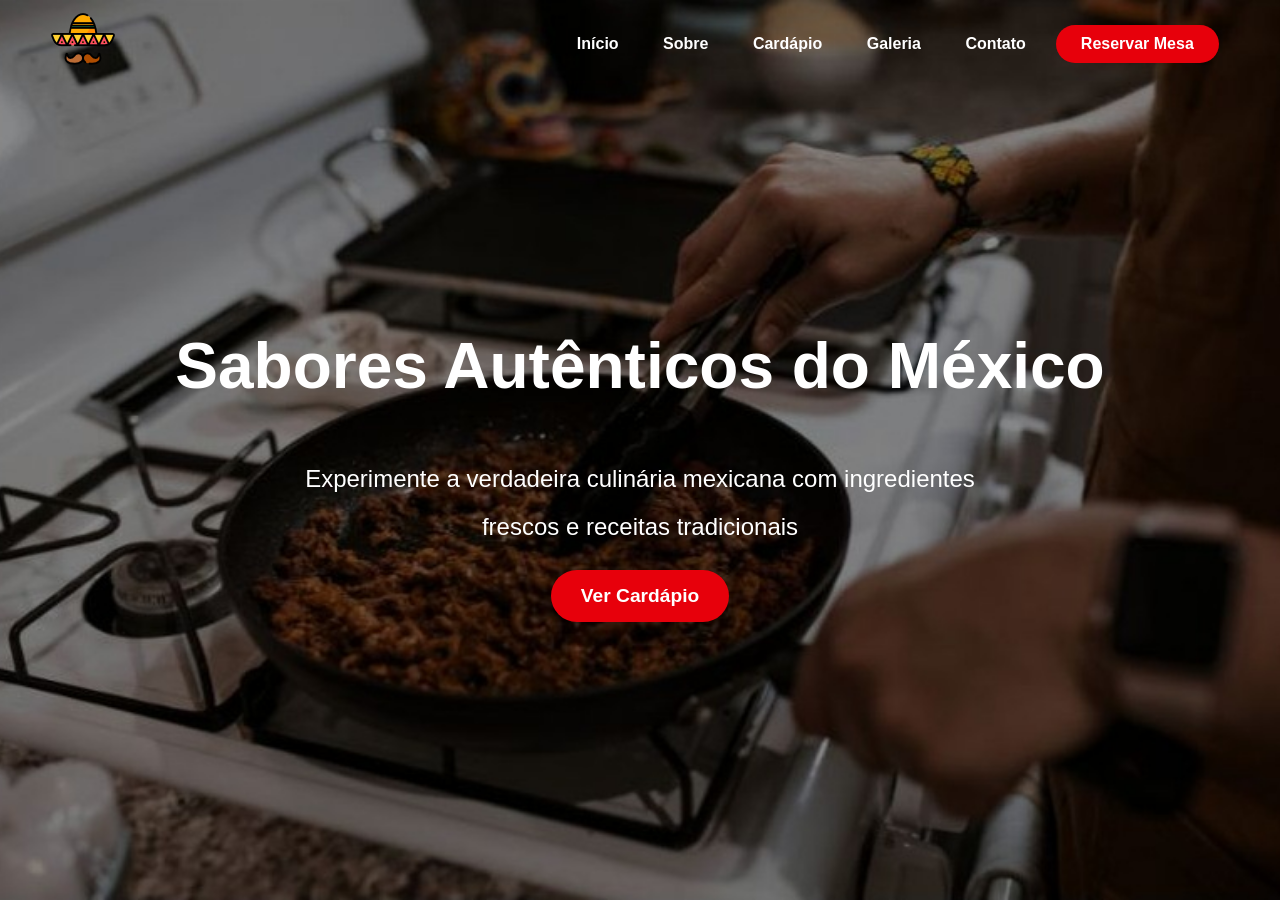
==== index.html @ 1f7485ca "feat: cria seção hero Co-authored-by: Copilot <copilot@github.com>" ====
<!DOCTYPE html>
<html lang="en">
<head>
    <meta charset="UTF-8">
    <meta name="viewport" content="width=device-width, initial-scale=1.0">
    <title>Document</title>

    <link rel="stylesheet" href="./styles/style.css">
</head>
<body>
    <header>
        <div class="interface">
            <section class="logo">
                <img src="./images/logo.png" alt="">
            </section>

            <section class="menu-desktop">
                <nav>
                    <ul>
                        <li><a href="#">Início</a></li>
                        <li><a href="#">Sobre</a></li>
                        <li><a href="#">Cardápio</a></li>
                        <li><a href="#">Galeria</a></li>
                        <li><a href="#">Contato</a></li>
                    </ul>
                </nav>

                <div class="reservation-btn">
                    <a href="#">
                        <button>Reservar Mesa</button>
                    </a>
                </div>
            </section>
        </div>
    </header>

    <section class="hero">
        <div class="interface">
            <div class="txt-hero">
                <h1>Sabores Autênticos do México</h1>
                <p>Experimente a verdadeira culinária mexicana com ingredientes </p>
                
                <p>frescos e receitas tradicionais</p>
                
                
                <a href="#">
                    <button>Ver Cardápio</button>
                </a>
            </div>
        </div>
    </section>
</body>
</html>
---- styles/style.css ----
body{
    padding: 0;
    margin: 0;
    box-sizing: border-box;
    font-family: Arial, Helvetica, sans-serif;
}

.interface{
    max-width: 1240px;
    margin: 0 auto;
    padding: 0 4%;
}

/* Cabeçalho */
header{
    width: 100%;
    padding: 10px 0; /* Tavlez tirar */
    /* background-color: #7b3306; */
    background-color: transparent;
    position: fixed;
    top: 0;
    left: 0;
}

header .interface{
    display: flex;
    justify-content: space-between;
    align-items: center;
}

header .menu-desktop{
    display: flex;
    align-items: center;
}

header .menu-desktop nav ul{
    list-style: none;
}

header .menu-desktop nav ul li{
    display: inline-block;
    margin: 0 20px
}

header .menu-desktop nav ul li a{
    text-decoration: none;
    color:  #fff;
    font-weight: bold;
    display: inline-block;
    transition: .3s;
}

header .menu-desktop nav ul li a:hover{
    transform: scale(1.05);
}

header .menu-desktop .reservation-btn{
    margin: 0 10px;
}

header .menu-desktop .reservation-btn a button{
    padding: 10px 25px;
    background-color: #e7000b;
    border: none;
    cursor: pointer;
    color: #fff;
    border-radius: 30px;
    font-weight: bold;
    font-size: 1rem;
    transition: .4s;
}

header .menu-desktop .reservation-btn a button:hover{
    background-color: #c5000a;
}

/* Estilo seção hero */
.hero{
    height: 100vh;
    background-image: url(../images/hero.jpg);
    background-repeat: no-repeat;
    background-size: cover;
    background-position: center;
}

.hero .interface{
    height: 100%;
    display: flex;
    align-items: center;
    justify-content: center;
    color: #fff;
}

.hero .txt-hero{
    display: flex;
    align-items: center;
    flex-direction: column;
}

.hero .txt-hero h1{
    font-size: 4em;
    line-height: 70px;
    font-weight: 800;
}

.hero .txt-hero p{
    font-size: 1.5em;
    line-height: 0px;
}

.hero .txt-hero p span{
    display: block;
}

.hero .txt-hero a button{
    padding: 15px 30px;
    background-color: #e7000b;
    border: none;
    margin-top: 1em;
    cursor: pointer;
    color: #fff;
    border-radius: 30px;
    font-weight: bold;
    font-size: 1.2rem;
    transition: .4s;
}

.hero .txt-hero a button:hover{
    background-color: #c5000a;
}
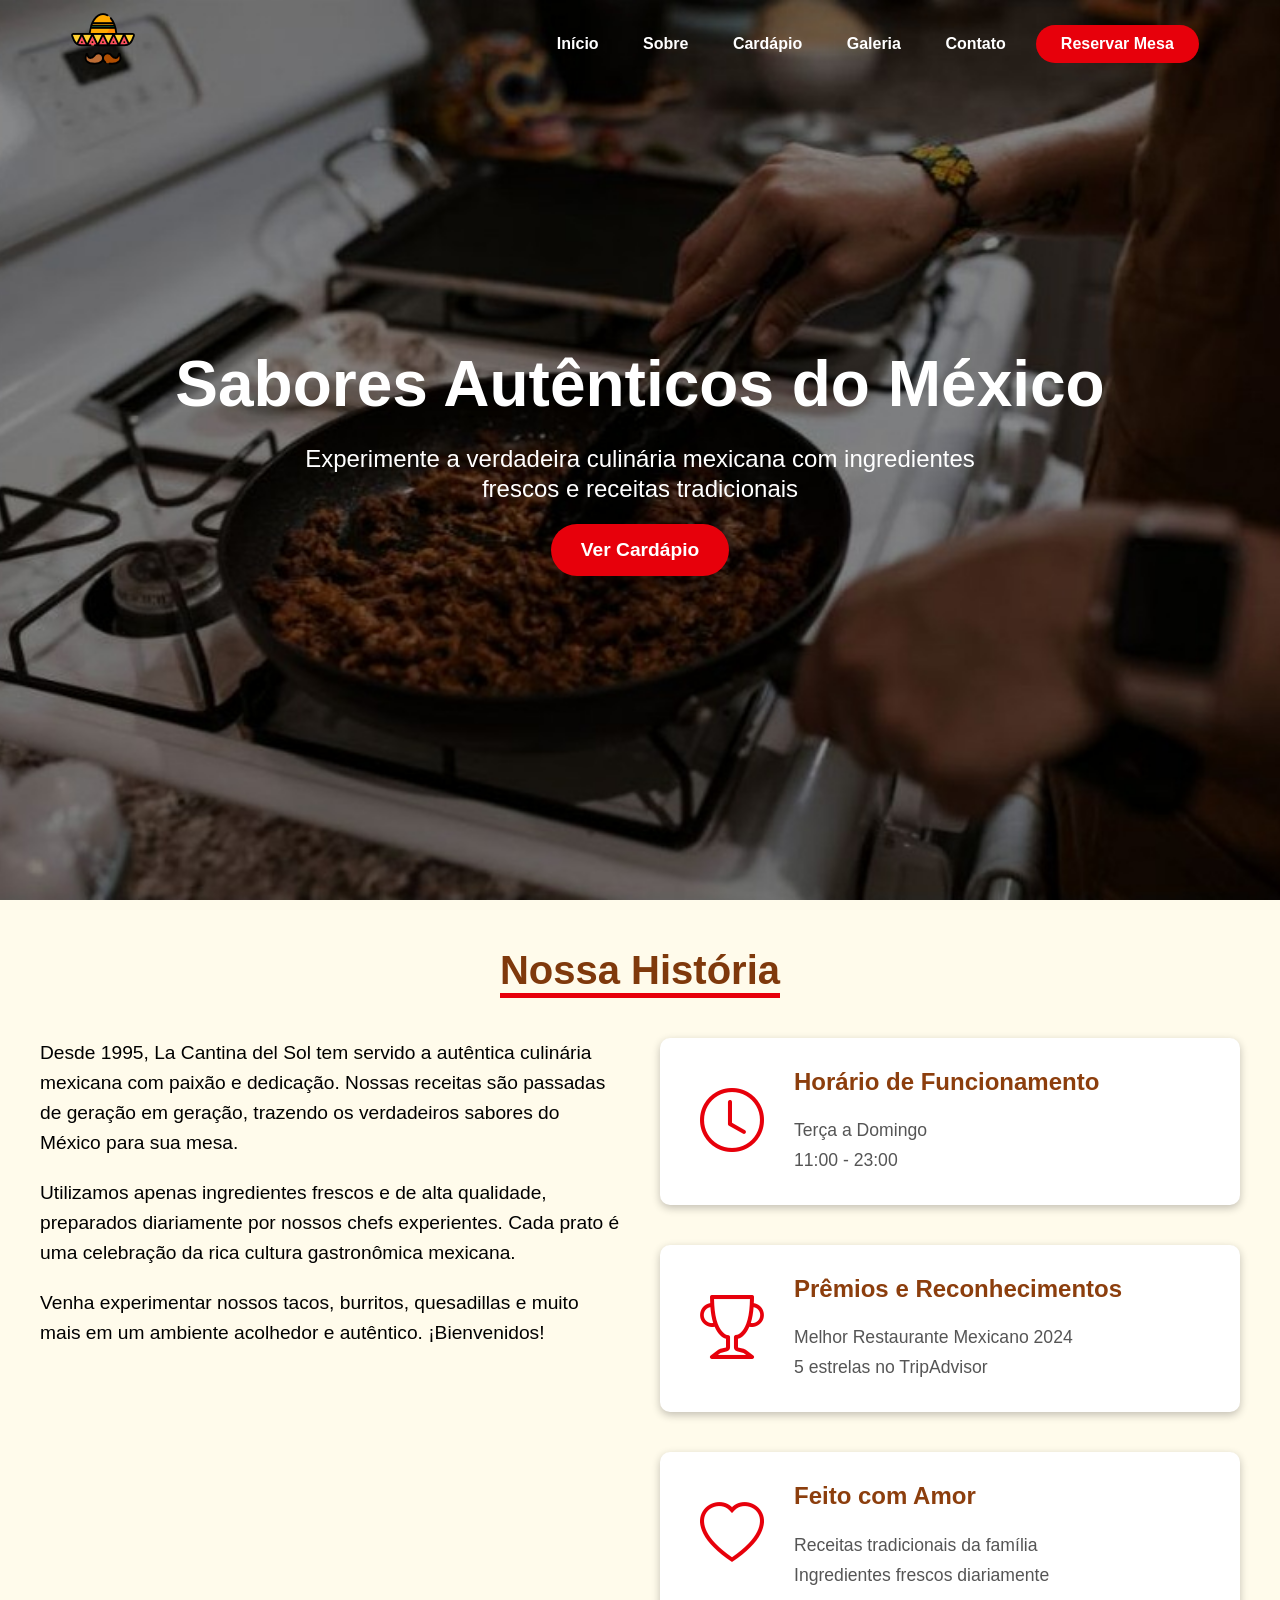
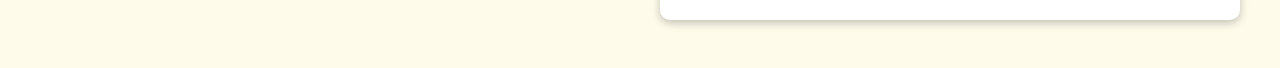
==== commit 58a415f4: "feat: cria seção sobre o restaurante Co-authored-by: Copilot <copilot@github.com>" ====
--- a/index.html
+++ b/index.html
@@ -1,12 +1,15 @@
 <!DOCTYPE html>
 <html lang="en">
+
 <head>
     <meta charset="UTF-8">
     <meta name="viewport" content="width=device-width, initial-scale=1.0">
     <title>Document</title>
 
+    <link rel="stylesheet" href="https://cdn.jsdelivr.net/npm/bootstrap-icons@1.13.1/font/bootstrap-icons.min.css">
     <link rel="stylesheet" href="./styles/style.css">
 </head>
+
 <body>
     <header>
         <div class="interface">
@@ -38,16 +41,83 @@
         <div class="interface">
             <div class="txt-hero">
                 <h1>Sabores Autênticos do México</h1>
+
                 <p>Experimente a verdadeira culinária mexicana com ingredientes </p>
-                
+
                 <p>frescos e receitas tradicionais</p>
-                
-                
+
                 <a href="#">
                     <button>Ver Cardápio</button>
                 </a>
             </div>
         </div>
     </section>
+
+    <section class="about">
+        <div class="interface">
+            <div class="title-about">
+                <h2>
+                    Nossa História
+                    <div class="red-line"></div>
+                </h2>
+            </div>
+
+            <div class="history-container">
+                <div class="txt-history">
+                    <p>
+                        Desde 1995, La Cantina del Sol tem servido a autêntica culinária mexicana com paixão e
+                        dedicação. Nossas
+                        receitas são passadas de geração em geração, trazendo os verdadeiros sabores do México para sua
+                        mesa.
+                    </p>
+                    <p>
+                        Utilizamos apenas ingredientes frescos e de alta qualidade, preparados diariamente por nossos
+                        chefs
+                        experientes. Cada prato é uma celebração da rica cultura gastronômica mexicana.
+                    </p>
+                    <p>
+                        Venha experimentar nossos tacos, burritos, quesadillas e muito mais em um ambiente acolhedor e
+                        autêntico. ¡Bienvenidos!
+                    </p>
+                </div>
+
+                <div class="detail-items">
+                    <article class="item-container">
+                        <div class="icon-about">
+                            <i class="bi bi-clock"></i>
+                        </div>
+
+                        <div class="txt-card">
+                            <h3>Horário de Funcionamento</h3>
+                            <p>Terça a Domingo <span>11:00 - 23:00</span></p>
+                        </div>
+                    </article>
+
+                    <article class="item-container">
+                        <div class="icon-about">
+                            <i class="bi bi-trophy"></i>
+                        </div>
+
+                        <div class="txt-card">
+                            <h3>Prêmios e Reconhecimentos</h3>
+                            <p>Melhor Restaurante Mexicano 2024 <span>5 estrelas no TripAdvisor</span></p>
+                        </div>
+                    </article>
+
+                    <article class="item-container">
+                        <div class="icon-about">
+                            <i class="bi bi-heart"></i>
+                        </div>
+
+                        <div class="txt-card">
+                            <h3>Feito com Amor</h3>
+                            <p>Receitas tradicionais da família <span>Ingredientes frescos diariamente</span></p>
+                        </div>
+                    </article>
+                </div>
+            </div>
+        </div>
+    </section>
 </body>
+
 </html>
--- a/styles/style.css
+++ b/styles/style.css
@@ -1,8 +1,12 @@
-body{
+*{
     padding: 0;
     margin: 0;
     box-sizing: border-box;
     font-family: Arial, Helvetica, sans-serif;
+}
+
+body{
+    background-color: #fffbeb;
 }
 
 .interface{
@@ -99,13 +103,13 @@
 
 .hero .txt-hero h1{
     font-size: 4em;
-    line-height: 70px;
+    line-height: 120px;
     font-weight: 800;
 }
 
 .hero .txt-hero p{
     font-size: 1.5em;
-    line-height: 0px;
+    line-height: 30px;
 }
 
 .hero .txt-hero p span{
@@ -127,4 +131,87 @@
 
 .hero .txt-hero a button:hover{
     background-color: #c5000a;
+}
+
+/* Estilo seção about */
+.about .interface{
+    padding: 3rem 0;
+}
+
+.about .title-about{
+    width: 100%;
+    display: grid;
+    justify-content: center;
+}
+
+.about .title-about h2{
+    font-size: 2.5em;
+    color: #7f390c
+}
+
+.about .title-about .red-line{
+    width: 100%;
+    height: 5px;
+    background-color: #e7000b;
+}
+
+.about .history-container{
+    display: flex;
+    margin-top: 40px;
+}
+
+.about .history-container .txt-history{
+    width: 50%;
+    padding: 0 20px;
+    display: flex;
+    flex-direction: column;
+    gap: 20px; 
+    font-size: 1.2em;
+    line-height: 30px;
+    position: sticky;
+    height: fit-content;
+    top: 100px;
+}
+
+.about .history-container .detail-items{
+    width: 50%;
+    padding: 0 20px;
+    display: flex;
+    flex-direction: column;
+    gap: 40px;
+}
+
+.history-container .detail-items .item-container{
+    background-color: #fff;
+    padding: 30px;
+    display: flex;
+    box-shadow: rgba(0, 0, 0, 0.24) 0px 3px 8px;
+    border-radius: 10px;
+}
+
+.item-container .icon-about{
+    display: flex;
+    align-items: center;
+    margin: 0 30px 0 10px;
+}
+
+.item-container .icon-about i{
+    font-size: 4em;
+    color: #e7000b;
+}
+
+.item-container .txt-card h3{
+    font-size: 1.5em;
+    color: #8c3e0d;
+    margin-bottom: 0.8em;
+}
+
+.item-container .txt-card p{
+    font-size: 1.1em;
+    color: #555;
+    line-height: 30px;
+}
+
+.item-container .txt-card p span{
+    display: block;
 }
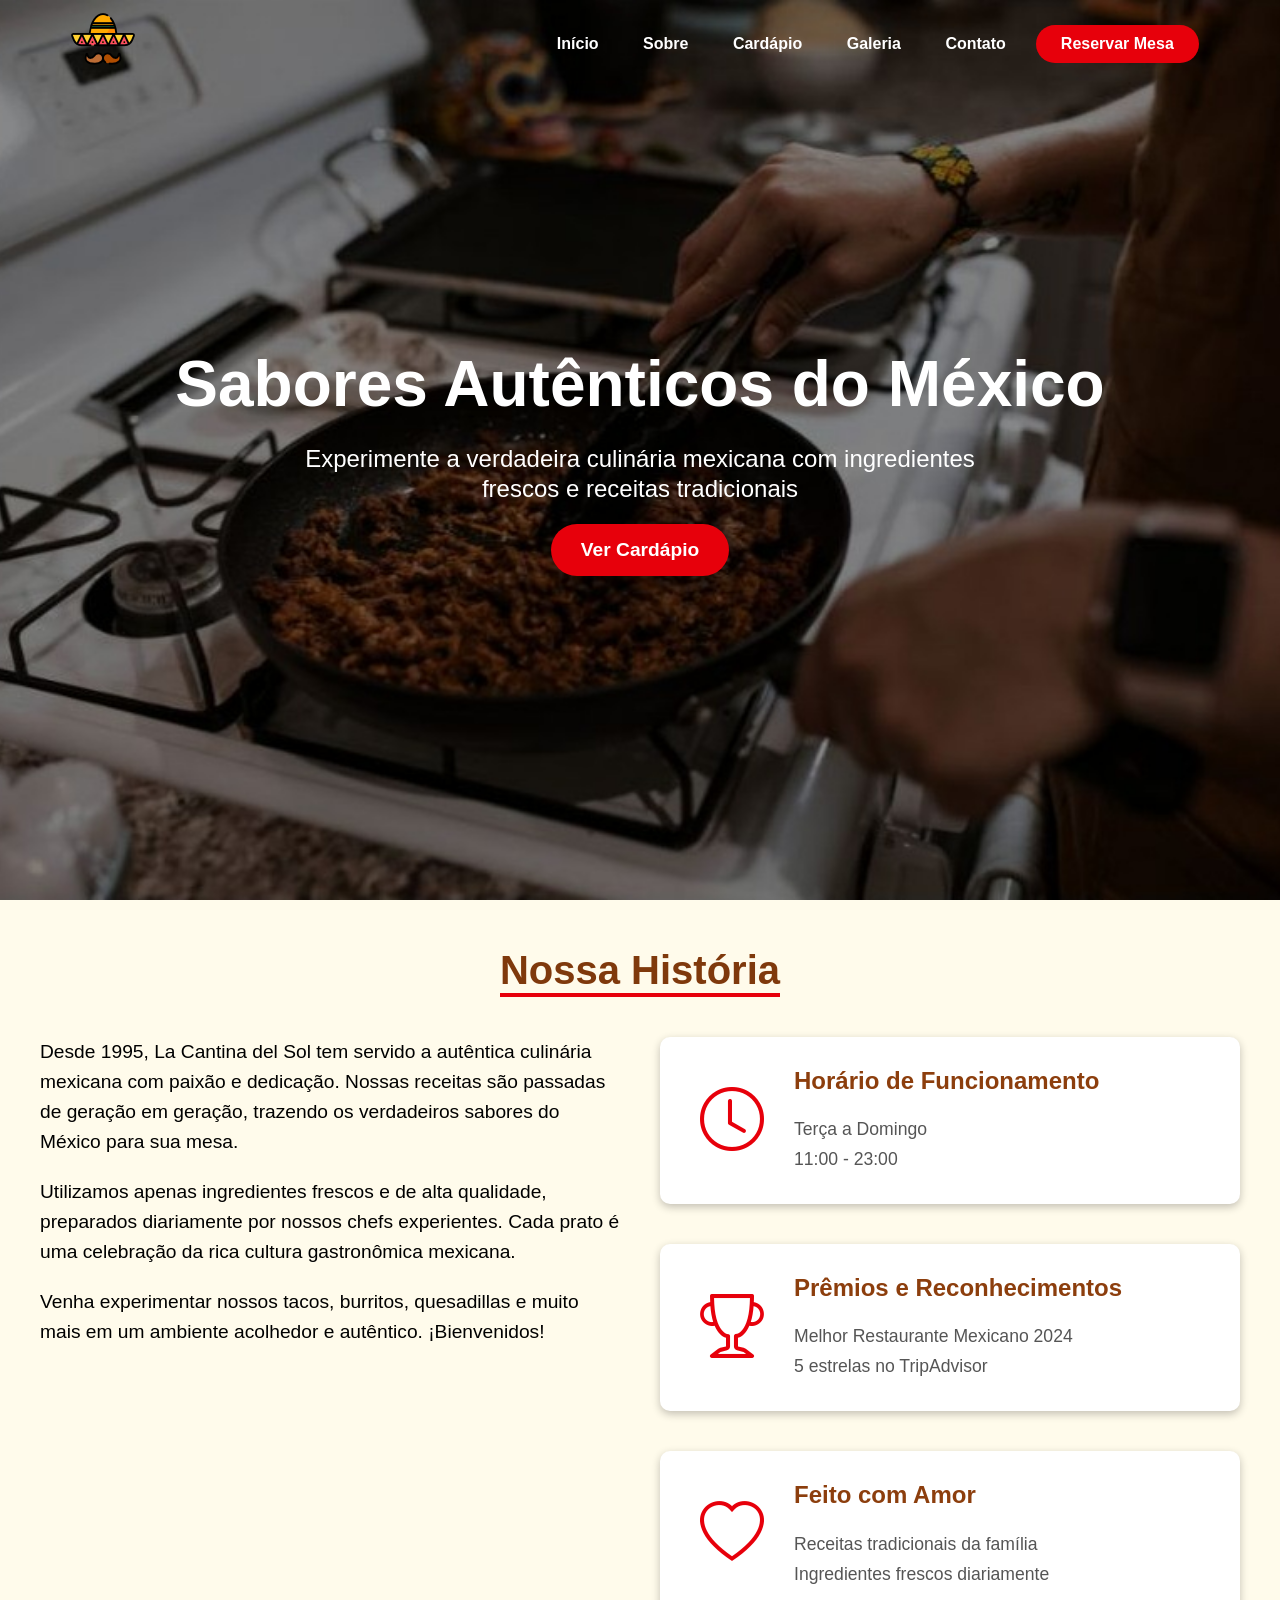
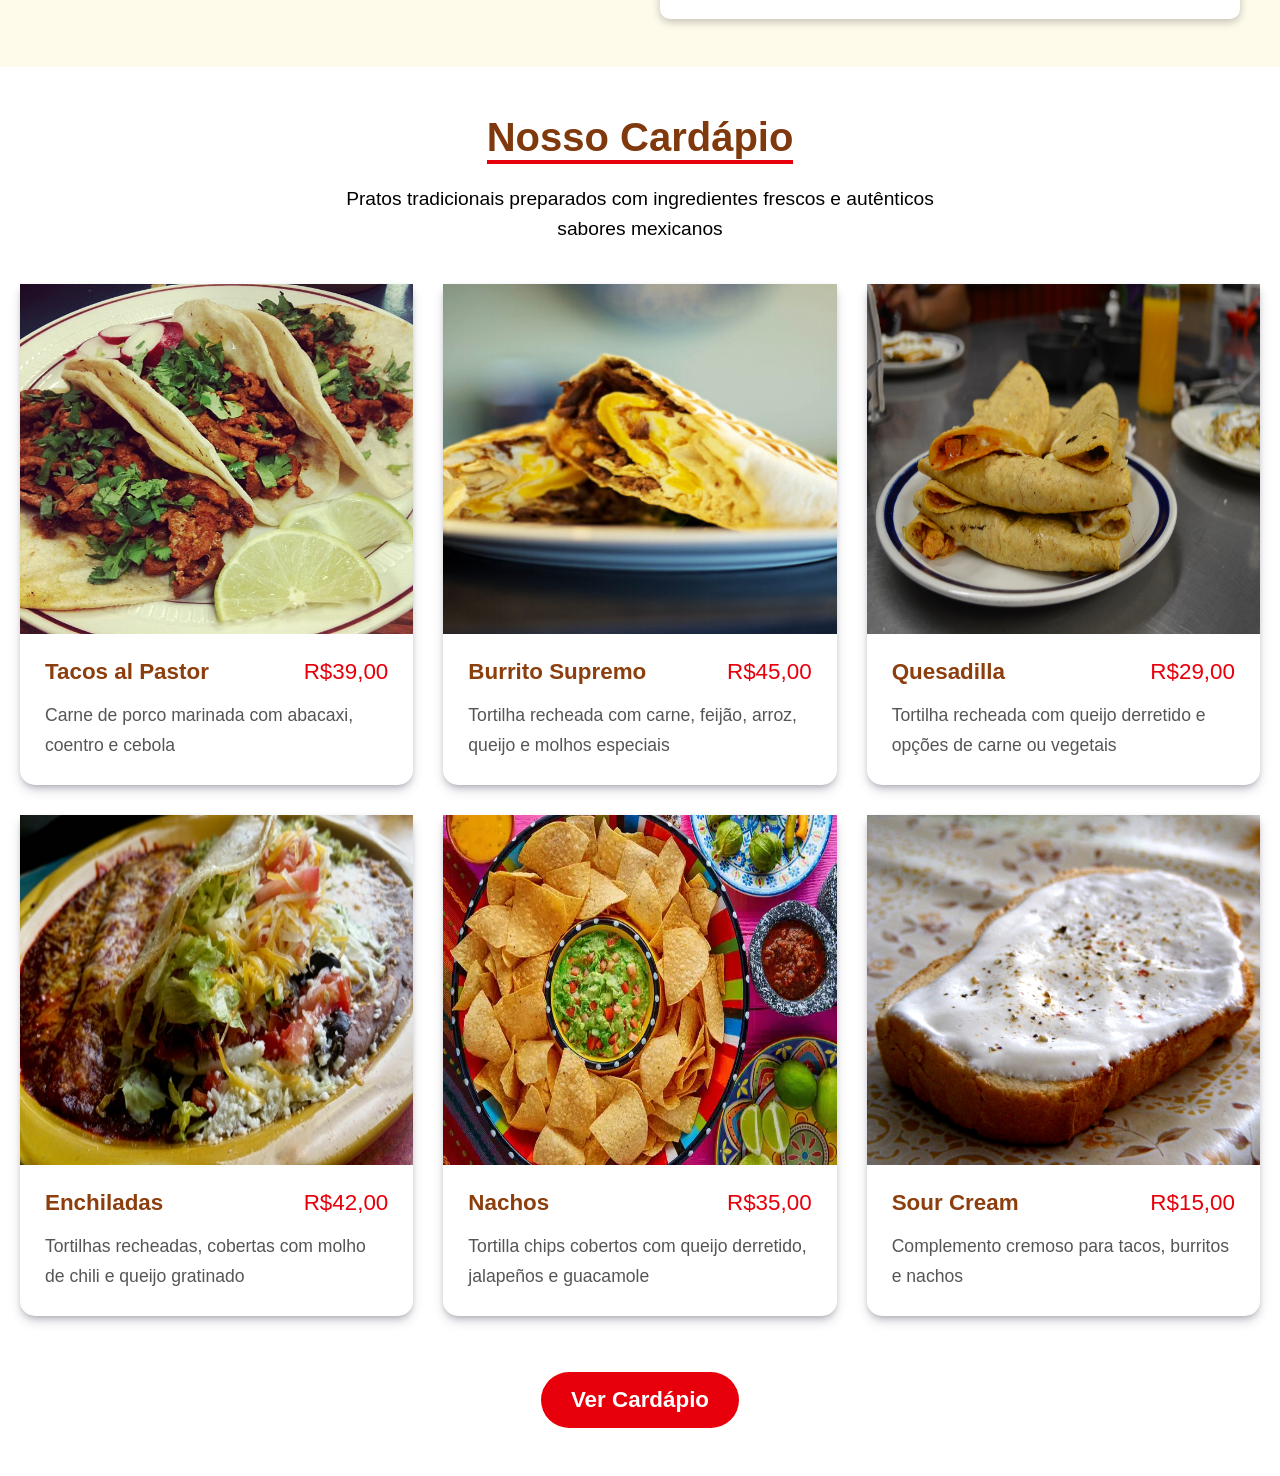
==== commit c2294a89: "feat: cria seção de cardápio Co-authored-by: Copilot <copilot@github.com>" ====
--- a/index.html
+++ b/index.html
@@ -118,6 +118,123 @@
             </div>
         </div>
     </section>
+
+    <section class="our-menu">
+        <div class="interface">
+            <div class="title-menu">
+                <h2> Nosso Cardápio </h2>
+                <div class="red-line"></div>
+            </div>
+
+            <p>Pratos tradicionais preparados com ingredientes frescos e autênticos <span>sabores mexicanos</span></p>
+
+            <div class="food-container">
+                <article class="food-card">
+                    <div class="img-food">
+                        <img src="./images/tacos_al_pastor.jpg" alt="Tacos al Pastor">
+                    </div>
+
+                    <div class="txt-food">
+                        <div class="info">
+                            <span class="food-name">Tacos al Pastor</span>
+                            <span class="food-price">R$39,00</span>
+                        </div>
+
+                        <div class="description">
+                            <span>Carne de porco marinada com abacaxi, coentro e cebola</span>
+                        </div>
+                    </div>
+                </article>
+
+                <article class="food-card">
+                    <div class="img-food">
+                        <img src="./images/burrito_supremo.jpg" alt="Burrito Supremo">
+                    </div>
+
+                    <div class="txt-food">
+                        <div class="info">
+                            <span class="food-name">Burrito Supremo</span>
+                            <span class="food-price">R$45,00</span>
+                        </div>
+
+                        <div class="description">
+                            <span>Tortilha recheada com carne, feijão, arroz, queijo e molhos especiais</span>
+                        </div>
+                    </div>
+                </article>
+
+                <article class="food-card">
+                    <div class="img-food">
+                        <img src="./images/quesadilla.jpg" alt="Quesadilla">
+                    </div>
+
+                    <div class="txt-food">
+                        <div class="info">
+                            <span class="food-name">Quesadilla</span>
+                            <span class="food-price">R$29,00</span>
+                        </div>
+
+                        <div class="description">
+                            <span>Tortilha recheada com queijo derretido e opções de carne ou vegetais</span>
+                        </div>
+                    </div>
+                </article>
+
+                <article class="food-card">
+                    <div class="img-food">
+                        <img src="./images/enchilada.jpg" alt="Enchiladas">
+                    </div>
+
+                    <div class="txt-food">
+                        <div class="info">
+                            <span class="food-name">Enchiladas</span>
+                            <span class="food-price">R$42,00</span>
+                        </div>
+
+                        <div class="description">
+                            <span>Tortilhas recheadas, cobertas com molho de chili e queijo gratinado</span>
+                        </div>
+                    </div>
+                </article>
+                <article class="food-card">
+                    <div class="img-food">
+                        <img src="./images/nachos.webp" alt="nachos">
+                    </div>
+
+                    <div class="txt-food">
+                        <div class="info">
+                            <span class="food-name">Nachos</span>
+                            <span class="food-price">R$35,00</span>
+                        </div>
+
+                        <div class="description">
+                            <span>Tortilla chips cobertos com queijo derretido, jalapeños e guacamole</span>
+                        </div>
+                </article>
+                <article class="food-card">
+                    <div class="img-food">
+                        <img src="./images/sour_cream.jpg" alt="creme azedo">
+                    </div>
+
+                    <div class="txt-food">
+                        <div class="info">
+                            <span class="food-name">Sour Cream</span>
+                            <span class="food-price">R$15,00</span>
+                        </div>
+
+                        <div class="description">
+                            <span>Complemento cremoso para tacos, burritos e nachos</span>
+                        </div>
+                </article>
+            </div>
+
+            <div class="menu-wrapper">
+                <a href="#">
+                    <button class="teste">Ver Cardápio</button>
+                </a>
+            </div>
+        </div>
+    </section>
 </body>
 
 </html>
--- a/styles/style.css
+++ b/styles/style.css
@@ -13,6 +13,24 @@
     max-width: 1240px;
     margin: 0 auto;
     padding: 0 4%;
+}
+
+/* Estilos globais */
+.title-about, .title-menu{
+    width: 100%;
+    display: grid;
+    justify-content: center;
+}
+
+.title-about h2, .title-menu h2{
+    font-size: 2.5em;
+    color: #7f390c;
+}
+
+.title-about .red-line, .title-menu .red-line{
+    width: 100%;
+    height: 4px;
+    background-color: #e7000b;
 }
 
 /* Cabeçalho */
@@ -138,23 +156,6 @@
     padding: 3rem 0;
 }
 
-.about .title-about{
-    width: 100%;
-    display: grid;
-    justify-content: center;
-}
-
-.about .title-about h2{
-    font-size: 2.5em;
-    color: #7f390c
-}
-
-.about .title-about .red-line{
-    width: 100%;
-    height: 5px;
-    background-color: #e7000b;
-}
-
 .about .history-container{
     display: flex;
     margin-top: 40px;
@@ -214,4 +215,111 @@
 
 .item-container .txt-card p span{
     display: block;
-}+}
+
+/* Estilo seção our-menu */
+.our-menu{
+    background-color: #fff;
+}
+
+.our-menu .interface{
+    padding: 3rem 0;
+}
+
+.our-menu p{
+    font-size: 1.2em;
+    line-height: 30px;
+    margin-top: 20px;
+    text-align: center;
+}
+
+.our-menu p span{
+    display: block;
+}
+
+.our-menu .food-container{
+    margin-top: 40px;
+    display: grid;
+    /* grid-template-columns: repeat(auto-fit, minmax(300px, 1fr)); */
+    grid-template-columns: repeat(3, 1fr);
+    gap: 30px;
+}
+
+.our-menu .food-container .food-card{
+    background-color: #fff;
+    border-radius: 0 0 15px 15px;
+    display: flex;
+    flex-direction: column;
+    
+    box-shadow: rgba(50, 50, 93, 0.25) 0px 6px 12px -2px, rgba(0, 0, 0, 0.3) 0px 3px 7px -3px;;
+    transition: all 0.3s ease;
+}
+
+.our-menu .food-container .food-card:hover{
+    transform: scale(1.04);
+    box-shadow: rgba(17, 17, 26, 0.1) 0px 8px 24px, rgba(17, 17, 26, 0.1) 0px 16px 56px, rgba(17, 17, 26, 0.1) 0px 24px 80px;
+}
+
+.food-card .img-food{
+    height: 350px;
+    background-repeat: no-repeat;
+    /* background-size: cover; */
+    object-fit: cover;
+}
+
+.food-card .img-food img{
+    width: 100%;
+    height: 100%;
+}
+
+.food-card .txt-food{
+    padding: 25px;
+}
+
+.food-card .txt-food .info{
+    display: flex;
+    justify-content: space-between;
+    align-items: center;
+    margin-bottom: 15px;
+    font-size: 1.4em;
+}
+
+.txt-food .info .food-name{
+    color: #8c3e0d;
+    font-weight: bold;
+}
+
+.txt-food .info .food-price{
+    color:#e7000b;
+}
+
+.food-card .txt-food .description{
+    font-size: 1.1em;
+    line-height: 30px;
+    color: #555;
+}
+
+.our-menu .menu-wrapper{
+    width: 100%;
+    display: flex;
+    justify-content: center;
+    margin-top: 3.5em;
+}
+
+.our-menu .menu-wrapper a button{
+    padding: 15px 30px;
+    background-color: #e7000b;
+    border: none;
+    cursor: pointer;
+    color: #fff;
+    border-radius: 30px;
+    font-weight: bold;
+    font-size: 1.4rem;
+    transition: .4s;
+}
+
+.our-menu .menu-wrapper a button:hover{
+    background-color: #c5000a;
+    transform: scale(1.02);
+}
+
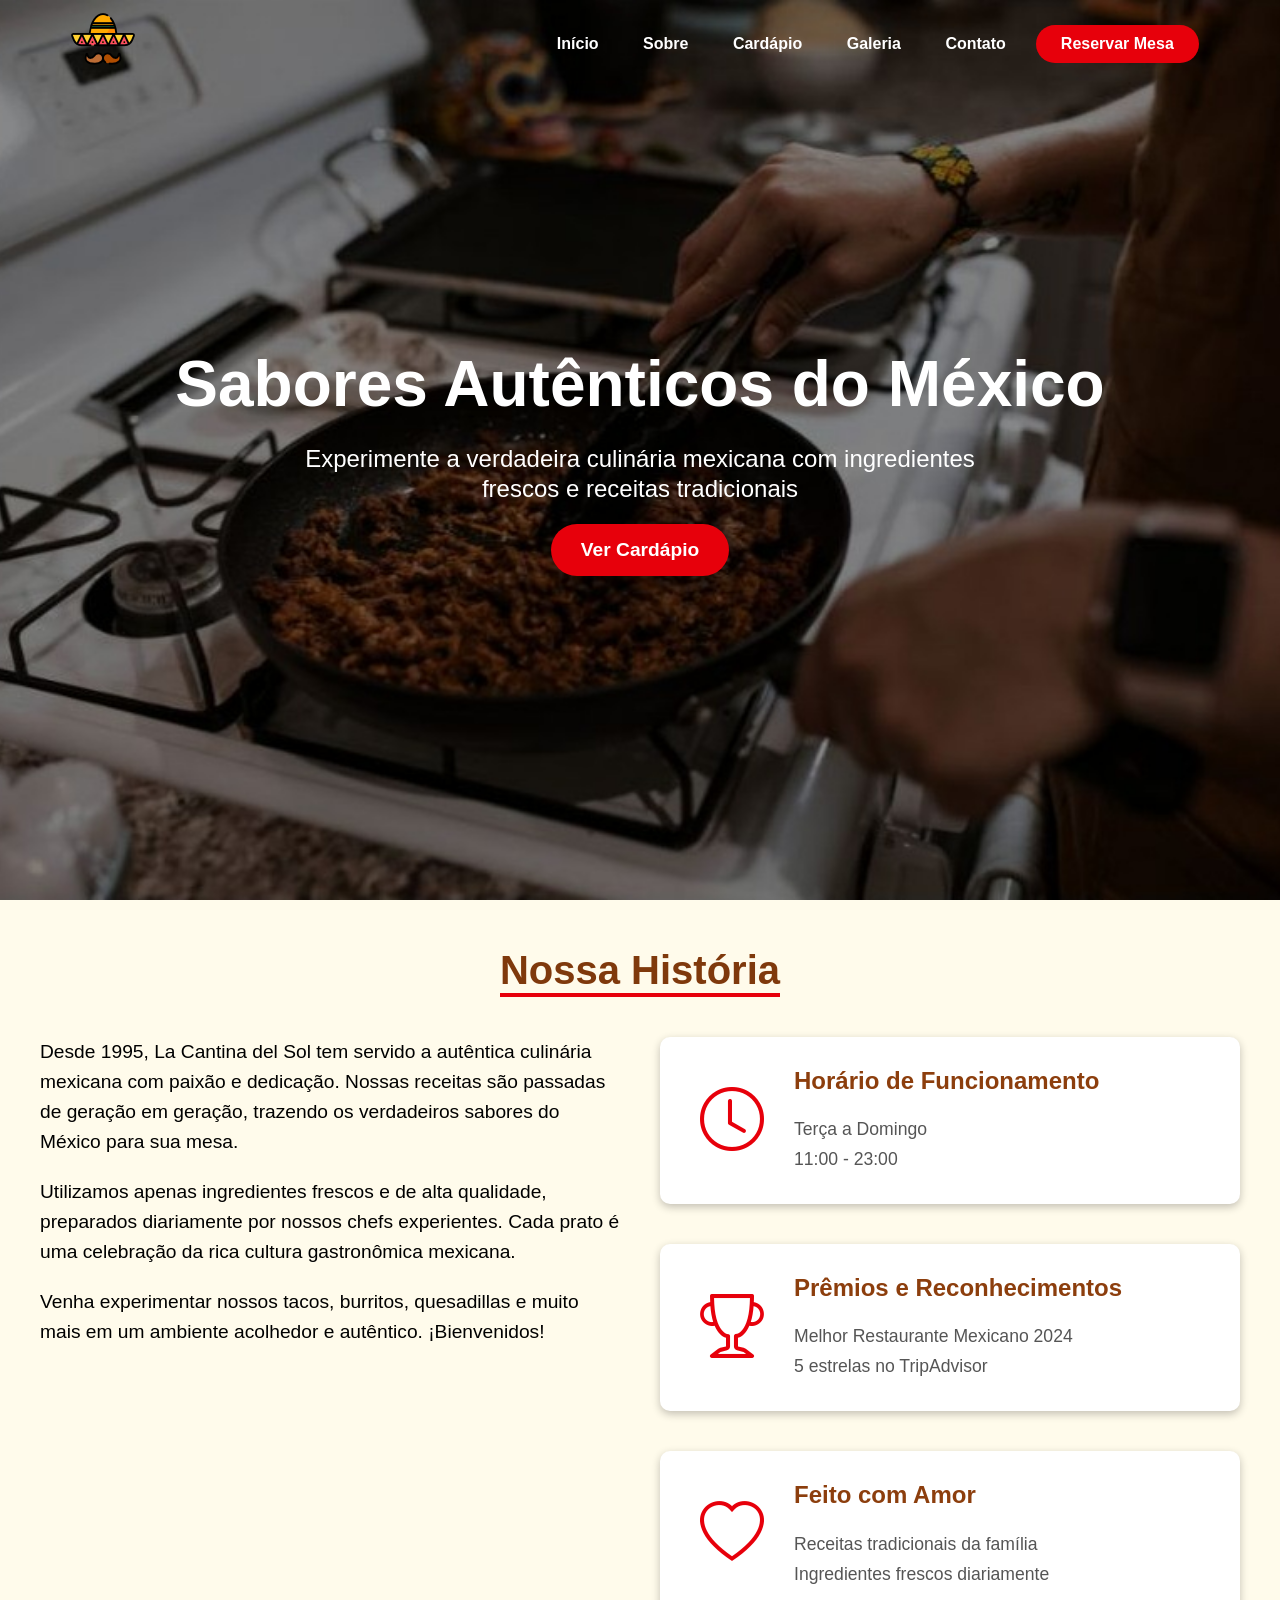
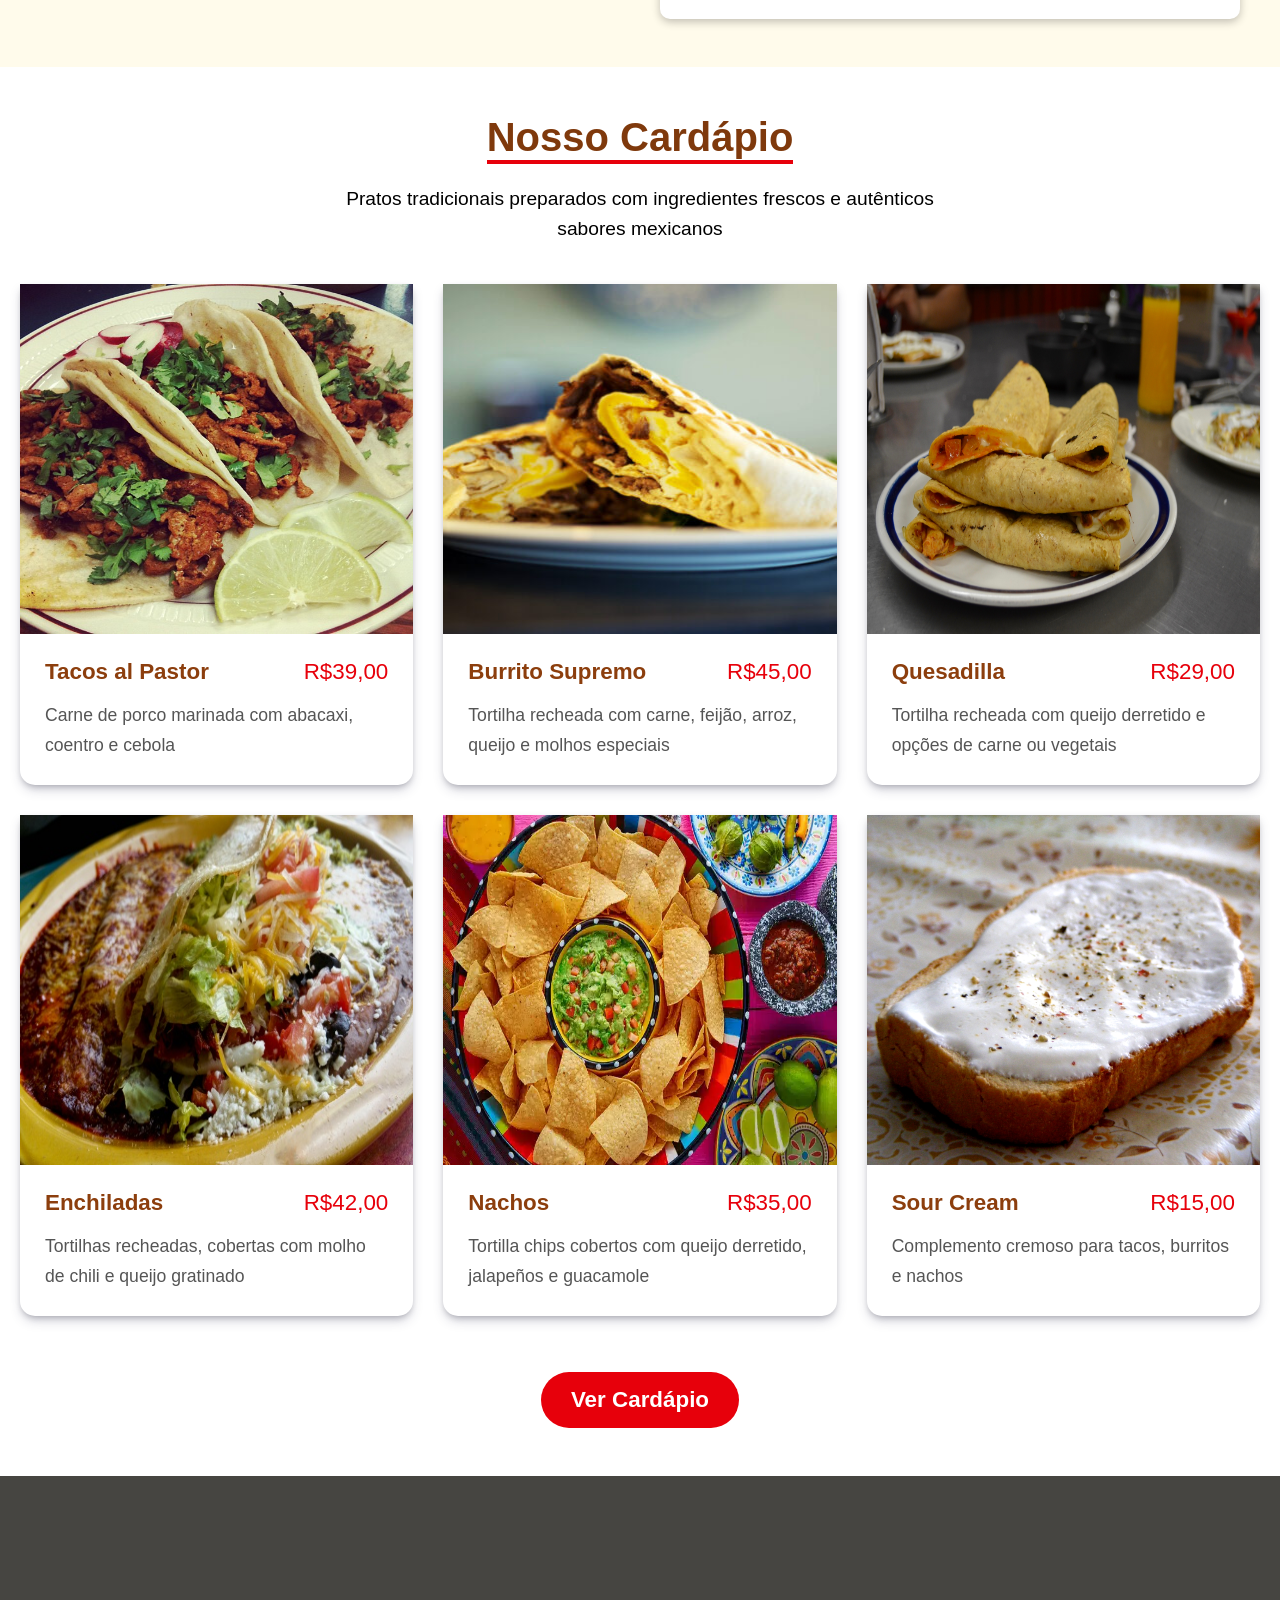
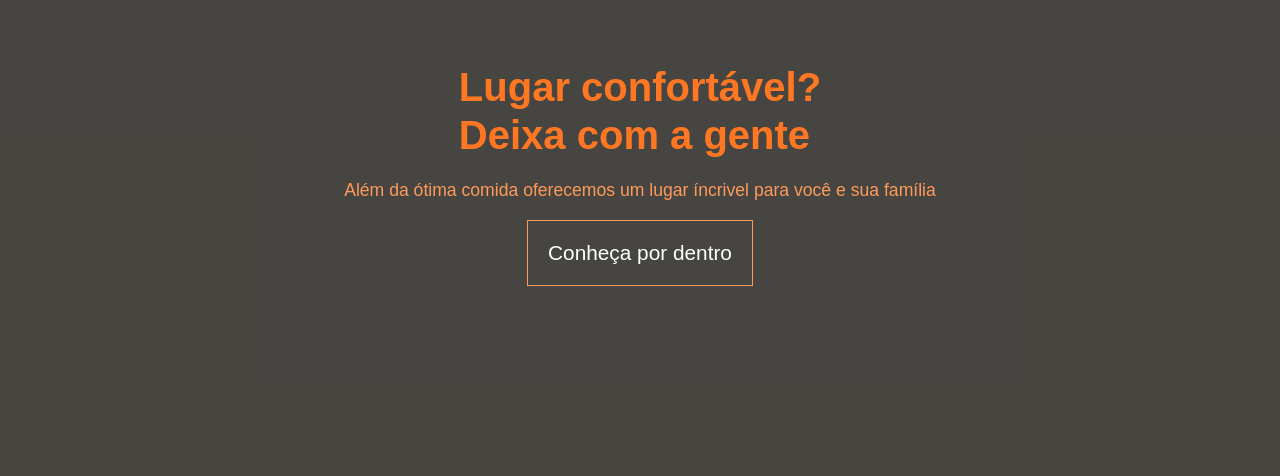
==== commit ec34e8f6: "feat: cria efeito parallax" ====
--- a/index.html
+++ b/index.html
@@ -235,6 +235,18 @@
             </div>
         </div>
     </section>
+
+    <section class="restaurant">
+        <div class="interface">
+            <h2>Lugar confortável? <span>Deixa com a gente</span></h2>
+            <p>Além da ótima comida oferecemos um lugar íncrivel para você e sua família</p>
+            <a href="#">
+                <button>Conheça por dentro</button>
+            </a>
+        </div>
+
+        <div class="overlay"></div>
+    </section>
 </body>
 
 </html>
--- a/styles/style.css
+++ b/styles/style.css
@@ -252,7 +252,7 @@
     flex-direction: column;
     
     box-shadow: rgba(50, 50, 93, 0.25) 0px 6px 12px -2px, rgba(0, 0, 0, 0.3) 0px 3px 7px -3px;;
-    transition: all 0.3s ease;
+    transition: all 0.5s ease;
 }
 
 .our-menu .food-container .food-card:hover{
@@ -323,3 +323,65 @@
     transform: scale(1.02);
 }
 
+/* Estilo da seção restaurante */
+.restaurant{
+    height: 600px;
+
+    background-image: url(../images/restaurant.jpeg);
+    background-position: center;
+    background-size: cover;
+    background-repeat: no-repeat;
+    background-attachment: fixed;
+
+    position: relative;
+}
+
+.restaurant .interface{
+    display: flex;
+    flex-direction: column;
+    align-items: center;
+    justify-content: center;
+    height: 100%;
+    z-index: 2;
+    position: relative;
+}
+
+.restaurant h2{
+    font-size: 2.5em;
+    color: #ff7723;
+}
+
+.restaurant h2 span{
+    display: block;
+    line-height: 50px;
+}
+
+.restaurant p{
+    color: #ff995a;
+    font-size: 1.1em;
+    line-height: 60px;
+}
+
+.restaurant a button{
+    border: 1px solid #ff995a;
+    background-color: transparent;
+    color: #fff;
+    padding: 20px;
+    font-size: 1.3em;
+    transition: .5s;
+    cursor: pointer;
+}
+
+.restaurant a button:hover{
+    background-color: #ff995a;
+}
+
+.restaurant .overlay{
+    width: 100%;
+    height: 100%;
+    top: 0;
+    left: 0;
+    position: absolute;
+    background-color: #000000b9;
+    z-index: 1;
+}
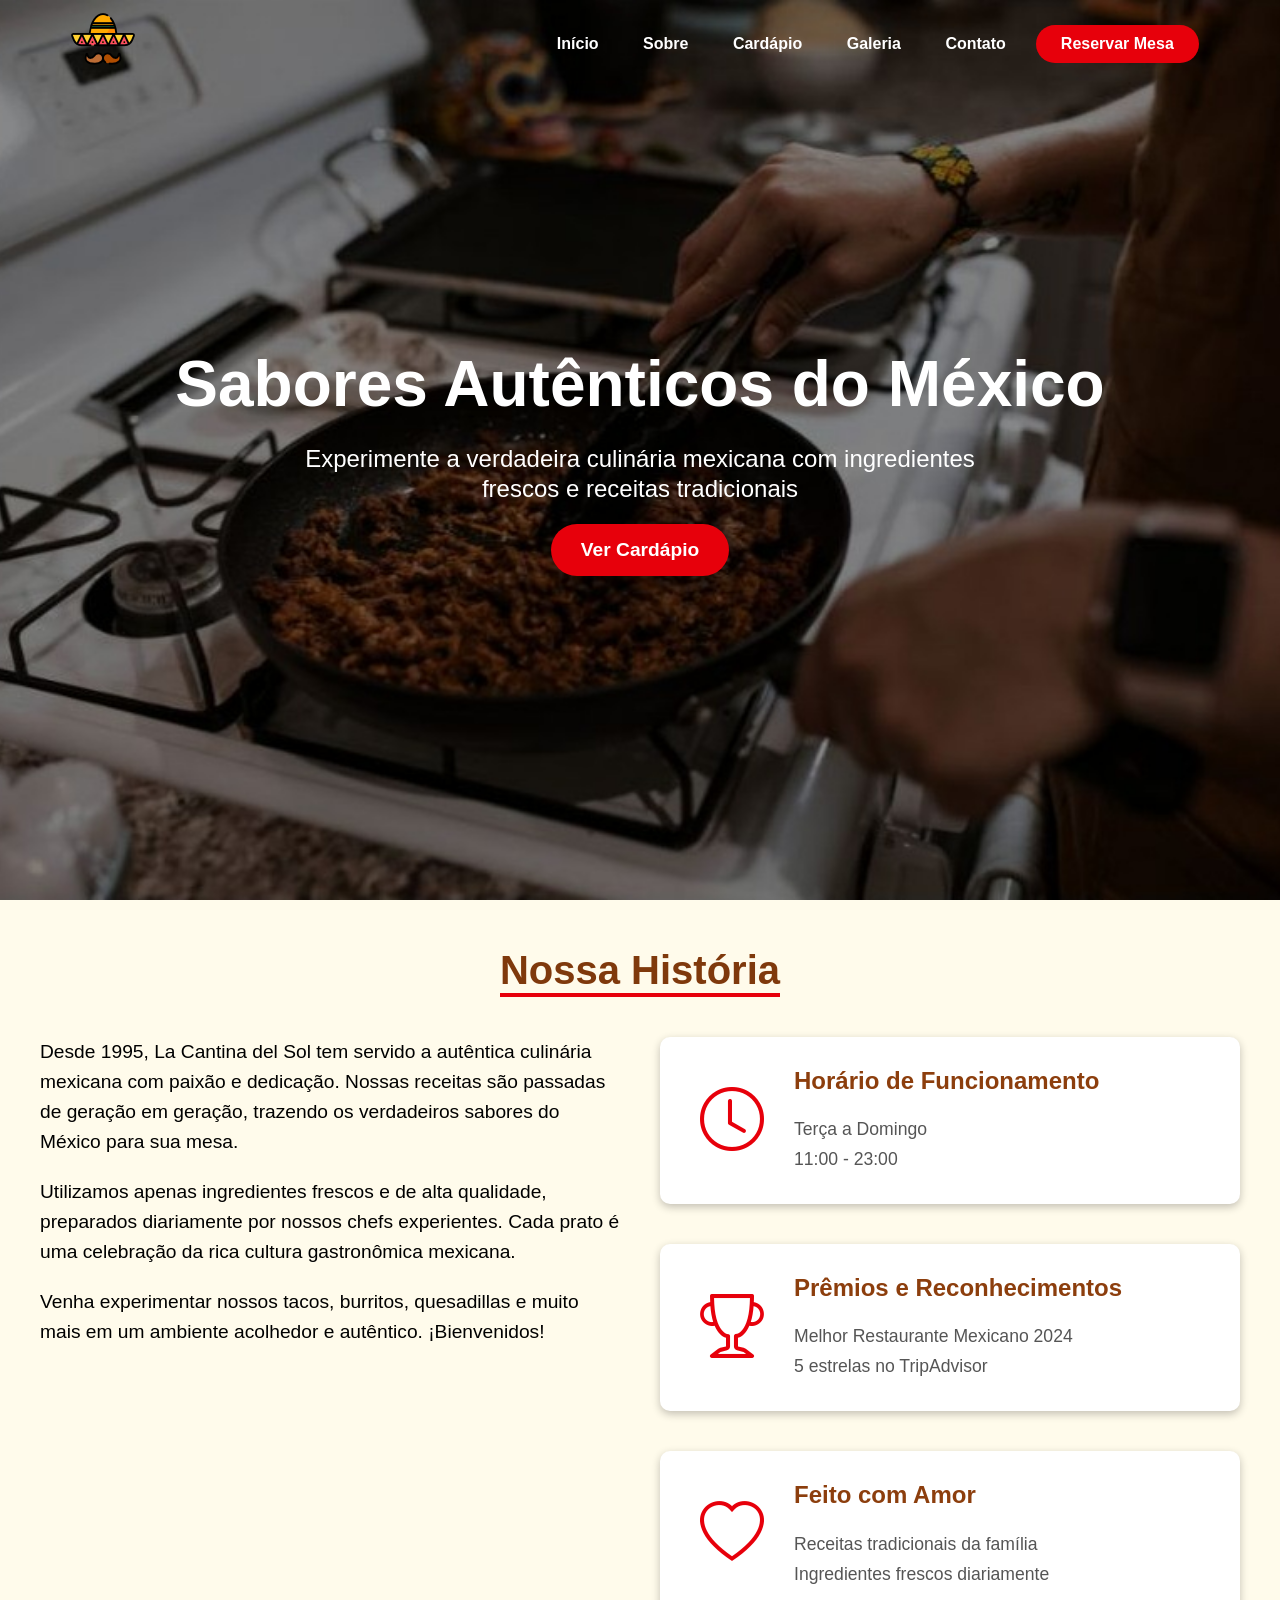
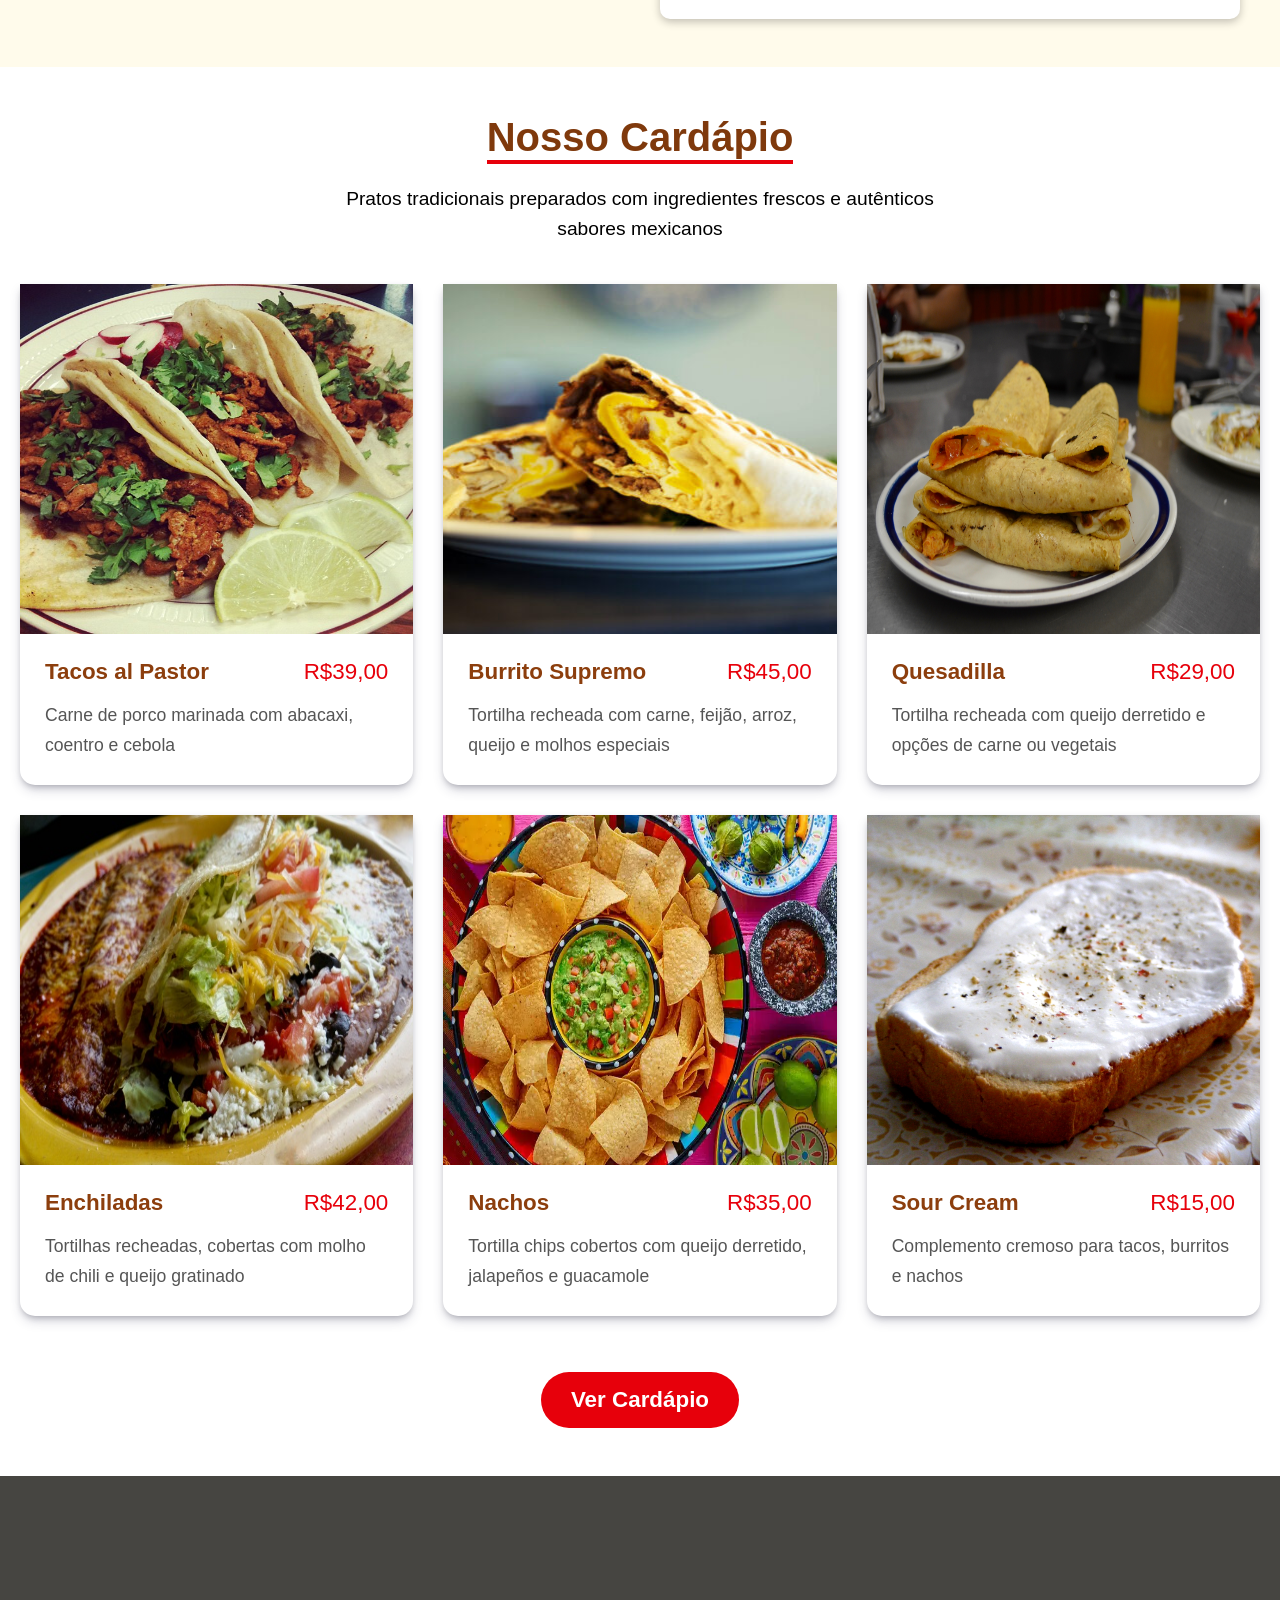
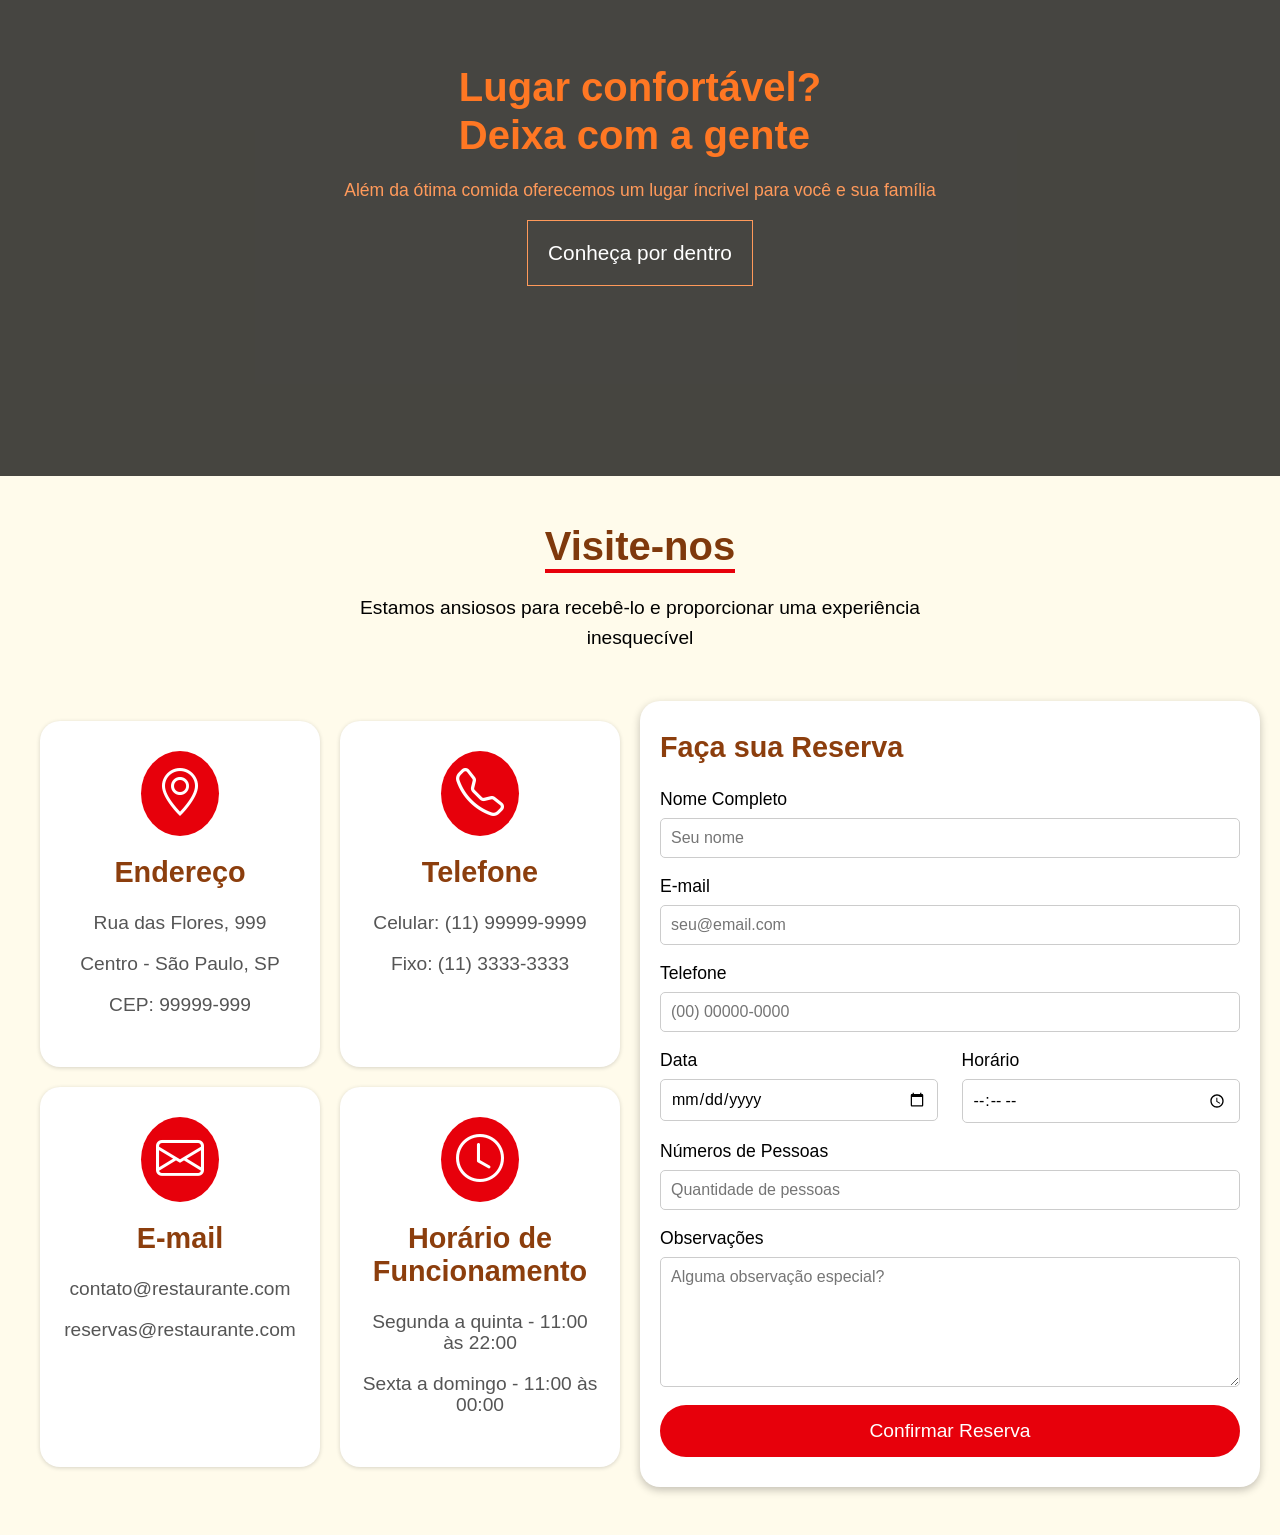
==== commit 7f4b3aa8: "feat: cria seção de reservar mesa Co-authored-by: Copilot <copilot@github.com>" ====
--- a/index.html
+++ b/index.html
@@ -247,6 +247,101 @@
 
         <div class="overlay"></div>
     </section>
+
+    <section class="reservation">
+        <div class="interface">
+            <div class="title-visit">
+                <h2>Visite-nos</h2>
+                <div class="red-line"></div>
+            </div>
+
+            <p>Estamos ansiosos para recebê-lo e proporcionar uma experiência <span>inesquecível</span></p>
+
+            <div class="reservation-container">
+                <div class="social-media">
+                    <article>
+                        <div class="icon-wrapper">
+                            <div class="icon-social">
+                                <i class="bi bi-geo-alt"></i>
+                            </div>
+                        </div>
+
+                        <h3>Endereço</h3>
+                        <p>Rua das Flores, 999</p>
+                        <p>Centro - São Paulo, SP</p>
+                        <p>CEP: 99999-999</p>
+                    </article>
+                    <article>
+                        <div class="icon-wrapper">
+                            <div class="icon-social">
+                                <i class="bi bi-telephone"></i>
+                            </div>
+                        </div>
+
+                        <h3>Telefone</h3>
+                        <p>Celular: (11) 99999-9999</p>
+                        <p>Fixo: (11) 3333-3333</p>
+                    </article>
+                    <article>
+                        <div class="icon-wrapper">
+                            <div class="icon-social">
+                                <i class="bi bi-envelope"></i>
+                            </div>
+                        </div>
+
+                        <h3>E-mail</h3>
+                        <p>contato@restaurante.com</p>
+                        <p>reservas@restaurante.com</p>
+                    </article>
+                    <article>
+                        <div class="icon-wrapper">
+                            <div class="icon-social">
+                                <i class="bi bi-clock"></i>
+                            </div>
+                        </div>
+
+                        <h3>Horário de Funcionamento</h3>
+                        <p>Segunda a quinta - 11:00 às 22:00</p>
+                        <p>Sexta a domingo - 11:00 às 00:00</p>
+                    </article>
+                </div>
+                <div class="form-reservation">
+                    <span class="title-form">Faça sua Reserva</span>
+
+                    <form>
+                        <label>Nome Completo</label>
+                        <input type="text" placeholder="Seu nome">
+
+                        <label>E-mail</label>
+                        <input type="email" placeholder="seu@email.com">
+
+                        <label>Telefone</label>
+                        <input type="tel" placeholder="(00) 00000-0000">
+
+                        <div class="date-time-wrapper">
+                            <div>
+                                <label>Data</label>
+                                <input type="date">
+                            </div>
+
+                            <div>
+                                <label>Horário</label>
+                                <input type="time">
+                            </div>
+                        </div>
+
+                        <label>Números de Pessoas</label>
+                        <input type="number" min="1" placeholder="Quantidade de pessoas">
+
+                        <label>Observações</label>
+                        <textarea rows="6" placeholder="Alguma observação especial?"></textarea>
+
+                        <button>Confirmar Reserva</button>
+                    </form>
+                </div>
+            </div>
+        </div>
+    </section>
 </body>
 
 </html>
--- a/styles/style.css
+++ b/styles/style.css
@@ -1,42 +1,62 @@
-*{
+* {
     padding: 0;
     margin: 0;
     box-sizing: border-box;
     font-family: Arial, Helvetica, sans-serif;
 }
 
-body{
+body {
     background-color: #fffbeb;
 }
 
-.interface{
+.interface {
     max-width: 1240px;
     margin: 0 auto;
     padding: 0 4%;
 }
 
 /* Estilos globais */
-.title-about, .title-menu{
+.title-about,
+.title-menu,
+.title-visit {
     width: 100%;
     display: grid;
     justify-content: center;
 }
 
-.title-about h2, .title-menu h2{
+.title-about h2,
+.title-menu h2,
+.title-visit h2 {
     font-size: 2.5em;
     color: #7f390c;
 }
 
-.title-about .red-line, .title-menu .red-line{
+.title-about .red-line,
+.title-menu .red-line,
+.title-visit .red-line {
     width: 100%;
     height: 4px;
     background-color: #e7000b;
 }
 
+.our-menu p,
+.reservation p {
+    font-size: 1.2em;
+    line-height: 30px;
+    margin-top: 20px;
+    text-align: center;
+}
+
+.our-menu p span,
+.reservation p span {
+    display: block;
+}
+
 /* Cabeçalho */
-header{
+header {
     width: 100%;
-    padding: 10px 0; /* Tavlez tirar */
+    padding: 10px 0;
+    /* Tavlez tirar */
     /* background-color: #7b3306; */
     background-color: transparent;
     position: fixed;
@@ -44,43 +64,43 @@
     left: 0;
 }
 
-header .interface{
+header .interface {
     display: flex;
     justify-content: space-between;
     align-items: center;
 }
 
-header .menu-desktop{
-    display: flex;
-    align-items: center;
-}
-
-header .menu-desktop nav ul{
+header .menu-desktop {
+    display: flex;
+    align-items: center;
+}
+
+header .menu-desktop nav ul {
     list-style: none;
 }
 
-header .menu-desktop nav ul li{
+header .menu-desktop nav ul li {
     display: inline-block;
     margin: 0 20px
 }
 
-header .menu-desktop nav ul li a{
+header .menu-desktop nav ul li a {
     text-decoration: none;
-    color:  #fff;
+    color: #fff;
     font-weight: bold;
     display: inline-block;
     transition: .3s;
 }
 
-header .menu-desktop nav ul li a:hover{
+header .menu-desktop nav ul li a:hover {
     transform: scale(1.05);
 }
 
-header .menu-desktop .reservation-btn{
+header .menu-desktop .reservation-btn {
     margin: 0 10px;
 }
 
-header .menu-desktop .reservation-btn a button{
+header .menu-desktop .reservation-btn a button {
     padding: 10px 25px;
     background-color: #e7000b;
     border: none;
@@ -92,12 +112,12 @@
     transition: .4s;
 }
 
-header .menu-desktop .reservation-btn a button:hover{
+header .menu-desktop .reservation-btn a button:hover {
     background-color: #c5000a;
 }
 
 /* Estilo seção hero */
-.hero{
+.hero {
     height: 100vh;
     background-image: url(../images/hero.jpg);
     background-repeat: no-repeat;
@@ -105,7 +125,7 @@
     background-position: center;
 }
 
-.hero .interface{
+.hero .interface {
     height: 100%;
     display: flex;
     align-items: center;
@@ -113,28 +133,28 @@
     color: #fff;
 }
 
-.hero .txt-hero{
-    display: flex;
-    align-items: center;
-    flex-direction: column;
-}
-
-.hero .txt-hero h1{
+.hero .txt-hero {
+    display: flex;
+    align-items: center;
+    flex-direction: column;
+}
+
+.hero .txt-hero h1 {
     font-size: 4em;
     line-height: 120px;
     font-weight: 800;
 }
 
-.hero .txt-hero p{
+.hero .txt-hero p {
     font-size: 1.5em;
     line-height: 30px;
 }
 
-.hero .txt-hero p span{
+.hero .txt-hero p span {
     display: block;
 }
 
-.hero .txt-hero a button{
+.hero .txt-hero a button {
     padding: 15px 30px;
     background-color: #e7000b;
     border: none;
@@ -147,26 +167,26 @@
     transition: .4s;
 }
 
-.hero .txt-hero a button:hover{
+.hero .txt-hero a button:hover {
     background-color: #c5000a;
 }
 
 /* Estilo seção about */
-.about .interface{
+.about .interface {
     padding: 3rem 0;
 }
 
-.about .history-container{
+.about .history-container {
     display: flex;
     margin-top: 40px;
 }
 
-.about .history-container .txt-history{
+.about .history-container .txt-history {
     width: 50%;
     padding: 0 20px;
     display: flex;
     flex-direction: column;
-    gap: 20px; 
+    gap: 20px;
     font-size: 1.2em;
     line-height: 30px;
     position: sticky;
@@ -174,7 +194,7 @@
     top: 100px;
 }
 
-.about .history-container .detail-items{
+.about .history-container .detail-items {
     width: 50%;
     padding: 0 20px;
     display: flex;
@@ -182,7 +202,7 @@
     gap: 40px;
 }
 
-.history-container .detail-items .item-container{
+.history-container .detail-items .item-container {
     background-color: #fff;
     padding: 30px;
     display: flex;
@@ -190,54 +210,43 @@
     border-radius: 10px;
 }
 
-.item-container .icon-about{
+.item-container .icon-about {
     display: flex;
     align-items: center;
     margin: 0 30px 0 10px;
 }
 
-.item-container .icon-about i{
+.item-container .icon-about i {
     font-size: 4em;
     color: #e7000b;
 }
 
-.item-container .txt-card h3{
+.item-container .txt-card h3 {
     font-size: 1.5em;
     color: #8c3e0d;
     margin-bottom: 0.8em;
 }
 
-.item-container .txt-card p{
+.item-container .txt-card p {
     font-size: 1.1em;
     color: #555;
     line-height: 30px;
 }
 
-.item-container .txt-card p span{
+.item-container .txt-card p span {
     display: block;
 }
 
 /* Estilo seção our-menu */
-.our-menu{
+.our-menu {
     background-color: #fff;
 }
 
-.our-menu .interface{
+.our-menu .interface {
     padding: 3rem 0;
 }
 
-.our-menu p{
-    font-size: 1.2em;
-    line-height: 30px;
-    margin-top: 20px;
-    text-align: center;
-}
-
-.our-menu p span{
-    display: block;
-}
-
-.our-menu .food-container{
+.our-menu .food-container {
     margin-top: 40px;
     display: grid;
     /* grid-template-columns: repeat(auto-fit, minmax(300px, 1fr)); */
@@ -245,38 +254,39 @@
     gap: 30px;
 }
 
-.our-menu .food-container .food-card{
+.our-menu .food-container .food-card {
     background-color: #fff;
     border-radius: 0 0 15px 15px;
     display: flex;
     flex-direction: column;
-    
-    box-shadow: rgba(50, 50, 93, 0.25) 0px 6px 12px -2px, rgba(0, 0, 0, 0.3) 0px 3px 7px -3px;;
+
+    box-shadow: rgba(50, 50, 93, 0.25) 0px 6px 12px -2px, rgba(0, 0, 0, 0.3) 0px 3px 7px -3px;
+    ;
     transition: all 0.5s ease;
 }
 
-.our-menu .food-container .food-card:hover{
+.our-menu .food-container .food-card:hover {
     transform: scale(1.04);
     box-shadow: rgba(17, 17, 26, 0.1) 0px 8px 24px, rgba(17, 17, 26, 0.1) 0px 16px 56px, rgba(17, 17, 26, 0.1) 0px 24px 80px;
 }
 
-.food-card .img-food{
+.food-card .img-food {
     height: 350px;
     background-repeat: no-repeat;
-    /* background-size: cover; */
+    background-size: cover;
     object-fit: cover;
 }
 
-.food-card .img-food img{
+.food-card .img-food img {
     width: 100%;
     height: 100%;
 }
 
-.food-card .txt-food{
+.food-card .txt-food {
     padding: 25px;
 }
 
-.food-card .txt-food .info{
+.food-card .txt-food .info {
     display: flex;
     justify-content: space-between;
     align-items: center;
@@ -284,29 +294,29 @@
     font-size: 1.4em;
 }
 
-.txt-food .info .food-name{
+.txt-food .info .food-name {
     color: #8c3e0d;
     font-weight: bold;
 }
 
-.txt-food .info .food-price{
-    color:#e7000b;
-}
-
-.food-card .txt-food .description{
+.txt-food .info .food-price {
+    color: #e7000b;
+}
+
+.food-card .txt-food .description {
     font-size: 1.1em;
     line-height: 30px;
     color: #555;
 }
 
-.our-menu .menu-wrapper{
+.our-menu .menu-wrapper {
     width: 100%;
     display: flex;
     justify-content: center;
     margin-top: 3.5em;
 }
 
-.our-menu .menu-wrapper a button{
+.our-menu .menu-wrapper a button {
     padding: 15px 30px;
     background-color: #e7000b;
     border: none;
@@ -318,16 +328,16 @@
     transition: .4s;
 }
 
-.our-menu .menu-wrapper a button:hover{
+.our-menu .menu-wrapper a button:hover {
     background-color: #c5000a;
     transform: scale(1.02);
 }
 
 /* Estilo da seção restaurante */
-.restaurant{
+.restaurant {
     height: 600px;
 
-    background-image: url(../images/restaurant.jpeg);
+    background-image: url(../images/restaurante.jpg);
     background-position: center;
     background-size: cover;
     background-repeat: no-repeat;
@@ -336,7 +346,7 @@
     position: relative;
 }
 
-.restaurant .interface{
+.restaurant .interface {
     display: flex;
     flex-direction: column;
     align-items: center;
@@ -346,23 +356,23 @@
     position: relative;
 }
 
-.restaurant h2{
+.restaurant h2 {
     font-size: 2.5em;
     color: #ff7723;
 }
 
-.restaurant h2 span{
+.restaurant h2 span {
     display: block;
     line-height: 50px;
 }
 
-.restaurant p{
+.restaurant p {
     color: #ff995a;
     font-size: 1.1em;
     line-height: 60px;
 }
 
-.restaurant a button{
+.restaurant a button {
     border: 1px solid #ff995a;
     background-color: transparent;
     color: #fff;
@@ -372,11 +382,11 @@
     cursor: pointer;
 }
 
-.restaurant a button:hover{
+.restaurant a button:hover {
     background-color: #ff995a;
 }
 
-.restaurant .overlay{
+.restaurant .overlay {
     width: 100%;
     height: 100%;
     top: 0;
@@ -384,4 +394,128 @@
     position: absolute;
     background-color: #000000b9;
     z-index: 1;
+}
+
+/* Estilo da seção de reservar mesa */
+.reservation .interface {
+    padding: 3rem 0;
+}
+
+.reservation .reservation-container {
+    display: flex;
+    justify-content: space-between;
+    margin-top: 3em;
+}
+
+.reservation-container .social-media {
+    width: 50%;
+    display: grid;
+    grid-template-columns: repeat(2, 1fr);
+    gap: 20px;
+    padding: 20px;
+}
+
+.reservation-container .social-media article {
+    background-color: #fff;
+    text-align: center;
+    border-radius: 20px;
+    box-shadow: rgba(0, 0, 0, 0.16) 0px 1px 4px;
+    padding: 30px 20px;
+    height: auto;
+}
+
+.social-media article .icon-wrapper {
+    display: flex;
+    justify-content: center;
+    margin-bottom: 20px;
+}
+
+.icon-wrapper .icon-social {
+    background-color: #e7000b;
+    padding: 15px;
+    border-radius: 50%;
+}
+
+.icon-wrapper .icon-social i {
+    color: #fff;
+    font-size: 3em;
+}
+
+.social-media article h3 {
+    font-size: 1.8em;
+    color: #8c3e0d;
+    margin-bottom: 0.8em;
+}
+
+.social-media article p {
+    font-size: 1.2em;
+    color: #555;
+    line-height: 1.1;
+
+}
+
+.reservation-container .form-reservation {
+    width: 50%;
+    background-color: #fff;
+    padding: 30px 20px;
+    border-radius: 20px;
+    box-shadow: rgba(0, 0, 0, 0.24) 0px 3px 8px;
+}
+
+.reservation-container .form-reservation .title-form {
+    font-size: 1.8em;
+    color: #8c3e0d;
+    font-weight: bold;
+}
+
+.reservation-container .form-reservation form {
+    display: flex;
+    margin-top: 25px;
+    flex-direction: column;
+    gap: 8px;
+}
+
+.form-reservation form label {
+    font-size: 1.1em;
+}
+
+form .date-time-wrapper {
+    display: flex;
+    justify-content: space-between;
+}
+
+form .date-time-wrapper div {
+    display: flex;
+    flex-direction: column;
+    gap: 8px;
+    width: 48%;
+}
+
+.form-reservation form input,
+.form-reservation form textarea {
+    padding: 10px;
+    border: 1px solid #ccc;
+    border-radius: 5px;
+    font-size: 1em;
+    margin-bottom: 10px;
+}
+
+.form-reservation form input:focus,
+.form-reservation form textarea:focus {
+    outline: #e7000b solid 2px;
+}
+
+.form-reservation form button {
+    padding: 15px;
+    background-color: #e7000b;
+    border: none;
+    color: #fff;
+    font-size: 1.2em;
+    border-radius: 30px;
+    cursor: pointer;
+    transition: .4s;
+}
+
+.form-reservation form button:hover {
+    background-color: #c5000a;
 }
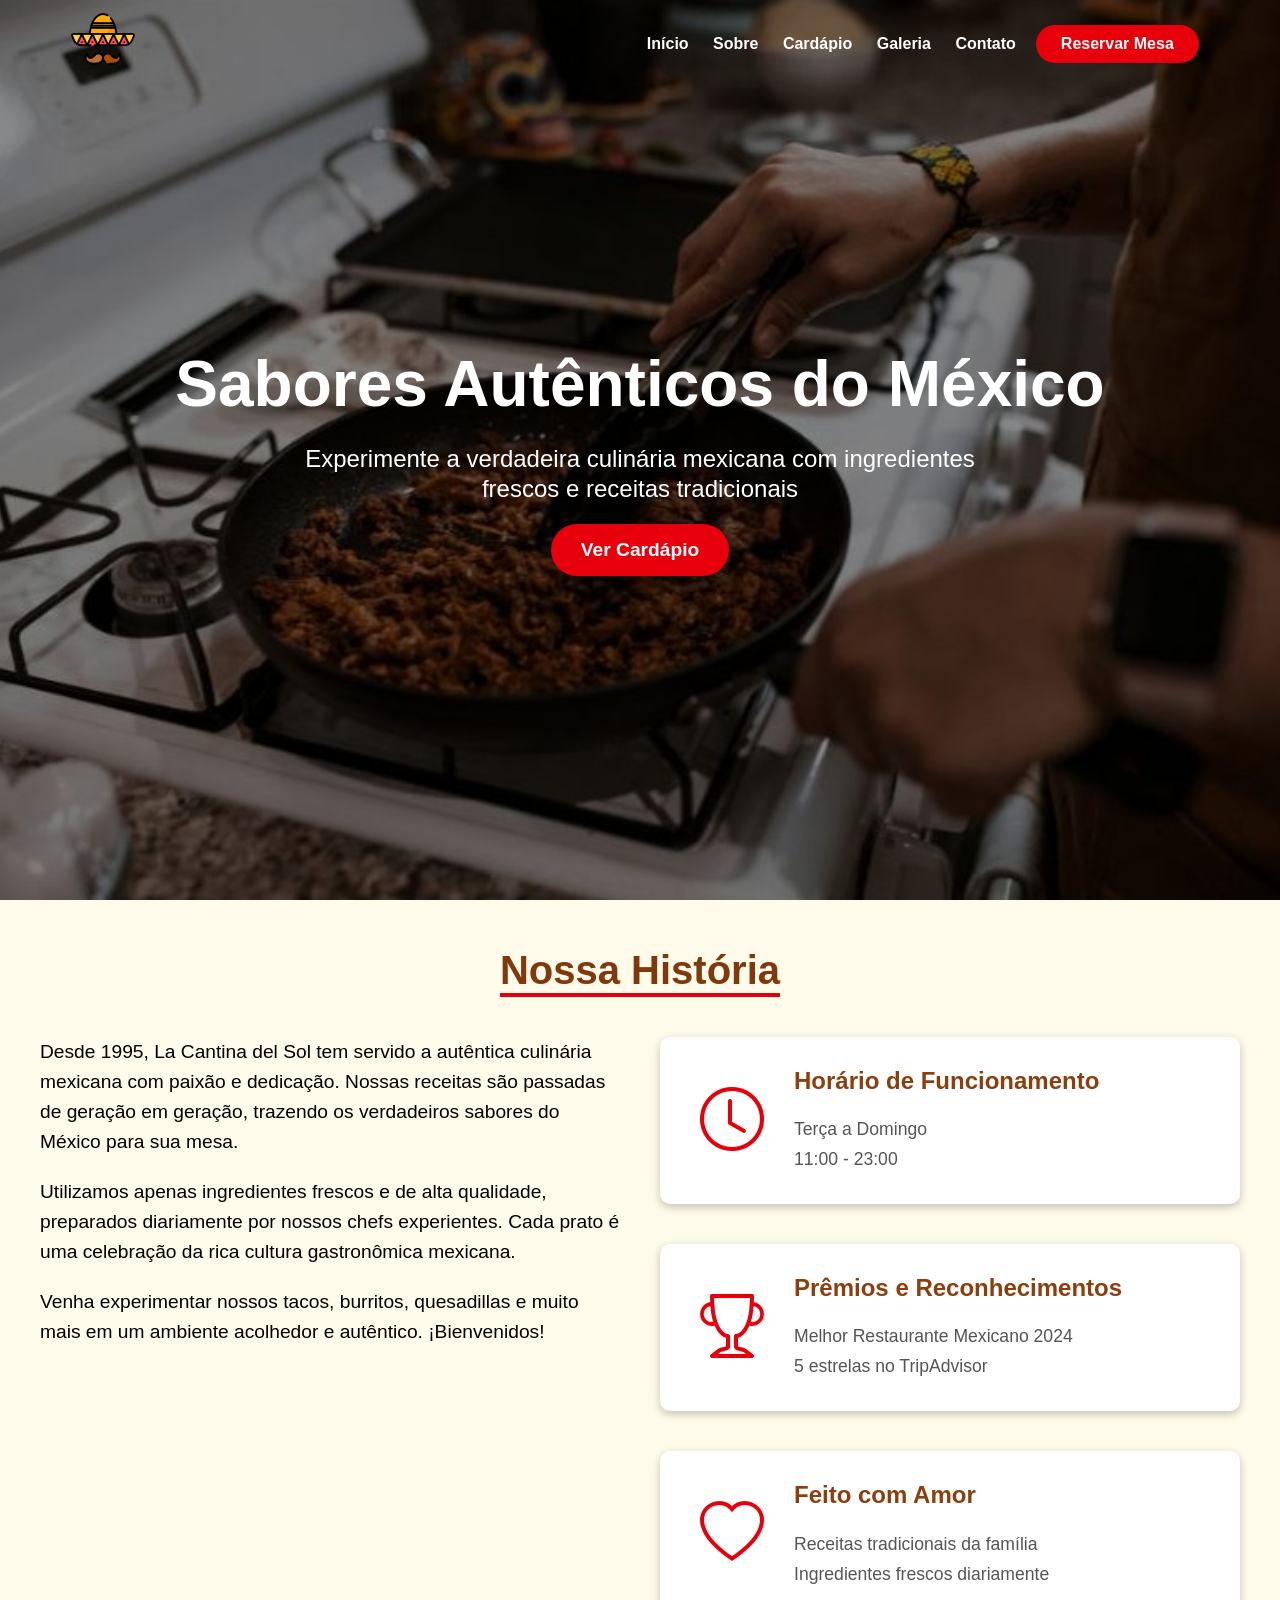
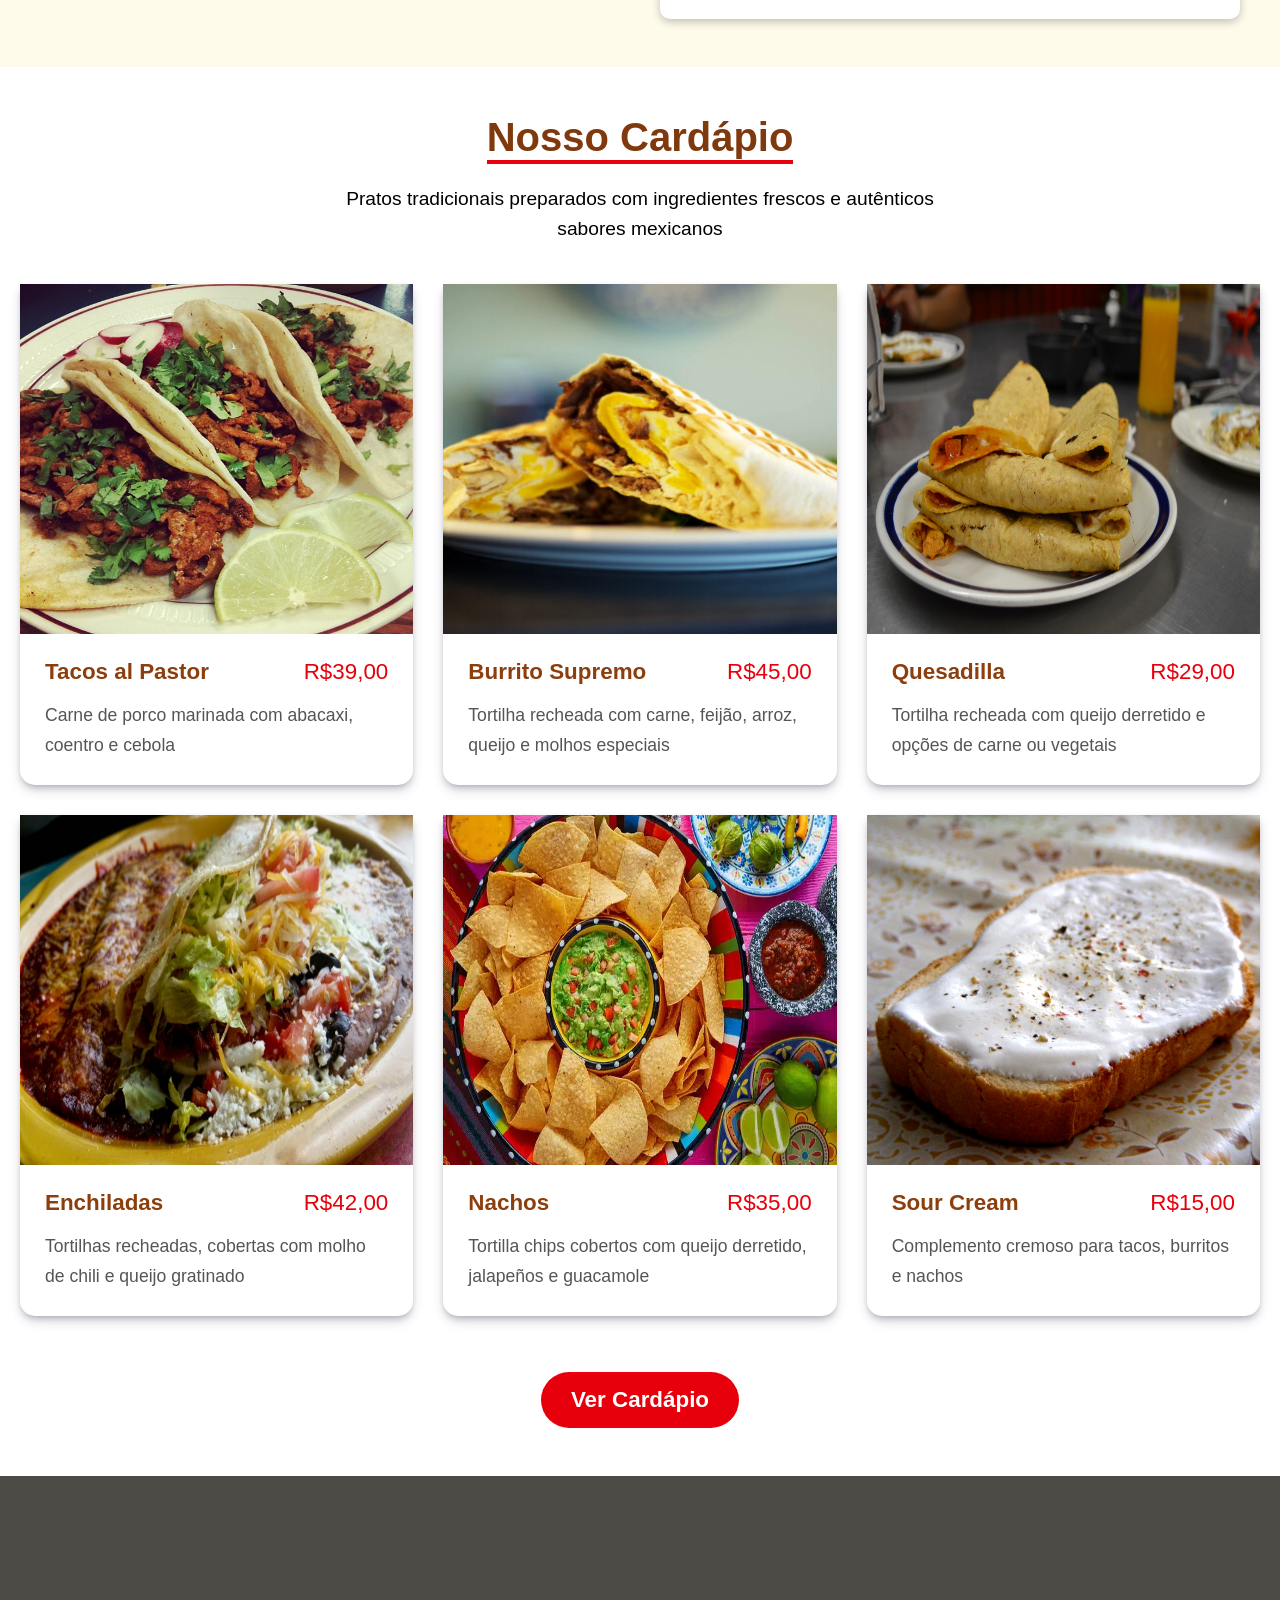
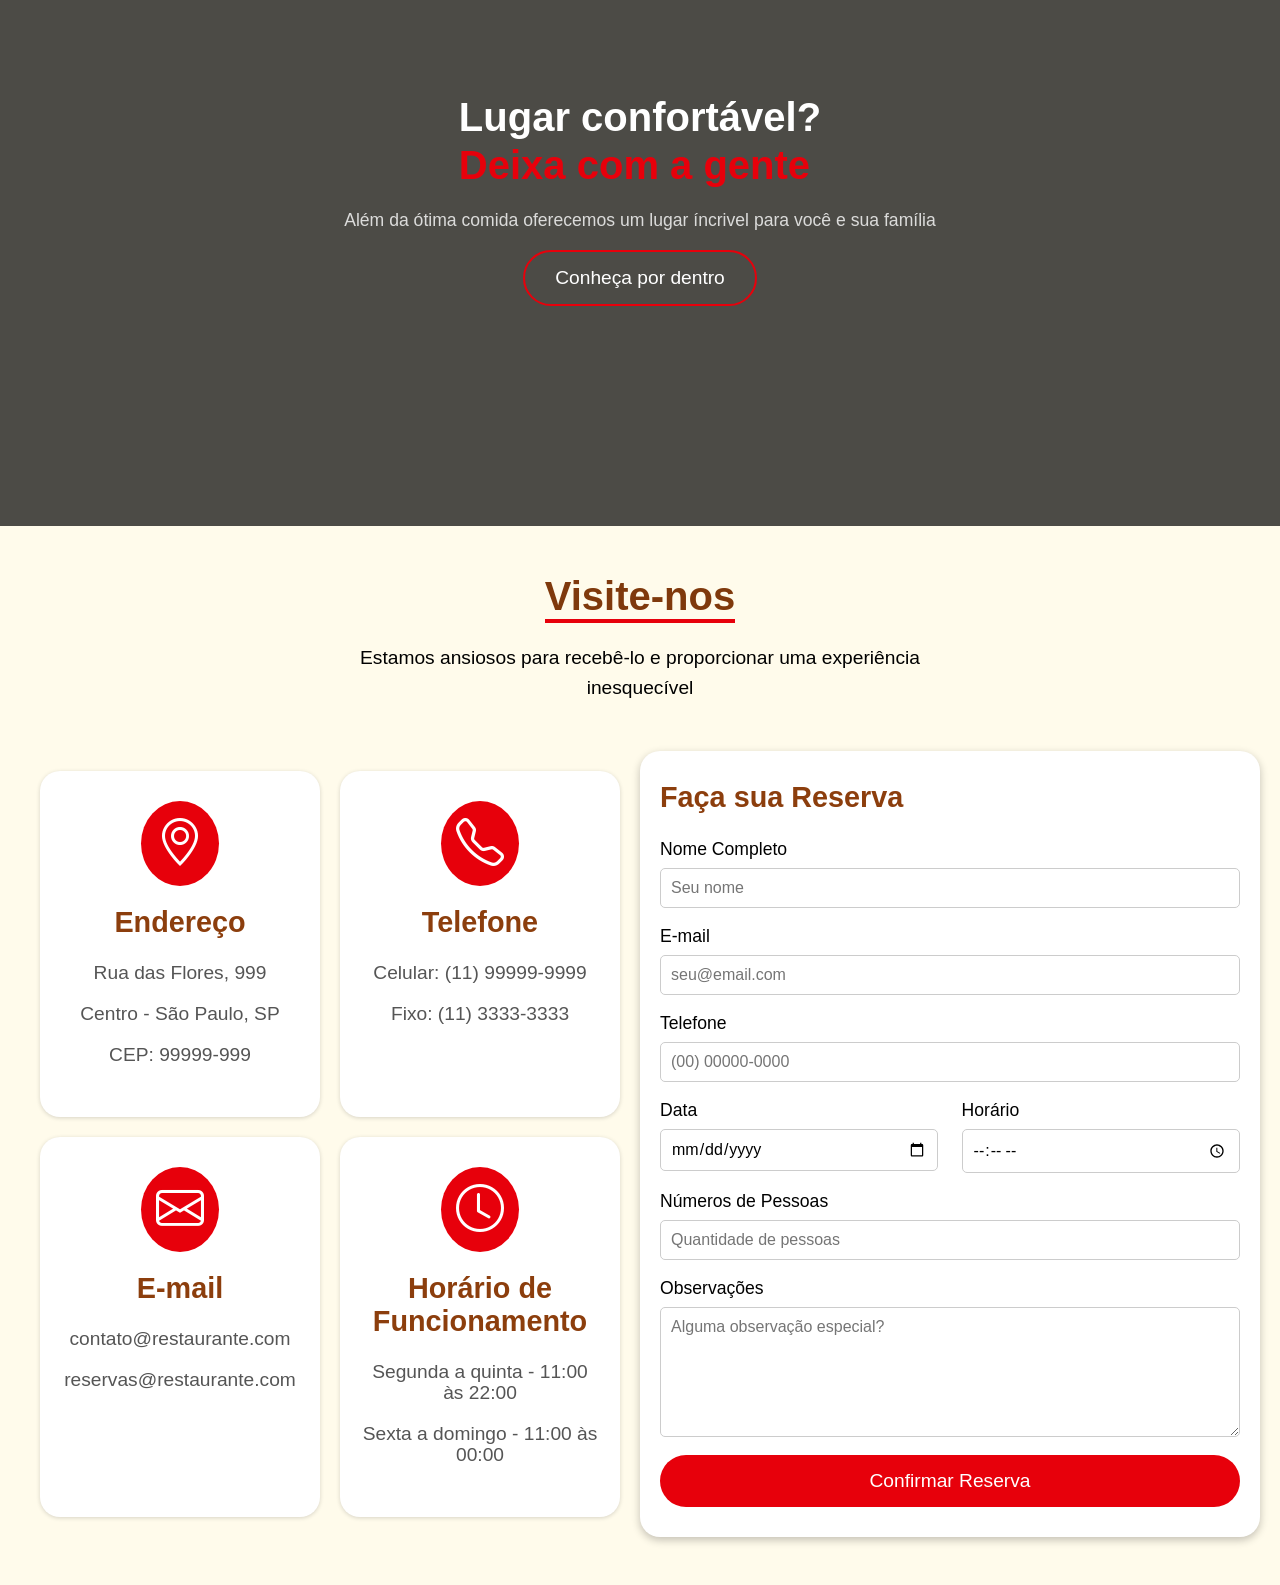
==== commit 499d72cc: "feat: fixa o header no topo da tela Co-authored-by: Copilot <copilot@github.com>" ====
--- a/index.html
+++ b/index.html
@@ -8,10 +8,12 @@
 
     <link rel="stylesheet" href="https://cdn.jsdelivr.net/npm/bootstrap-icons@1.13.1/font/bootstrap-icons.min.css">
     <link rel="stylesheet" href="./styles/style.css">
+
+    <script src="./js/script.js" defer></script>
 </head>
 
 <body>
-    <header>
+    <header id="header">
         <div class="interface">
             <section class="logo">
                 <img src="./images/logo.png" alt="">
--- a/styles/style.css
+++ b/styles/style.css
@@ -56,12 +56,17 @@
 header {
     width: 100%;
     padding: 10px 0;
-    /* Tavlez tirar */
-    /* background-color: #7b3306; */
     background-color: transparent;
     position: fixed;
     top: 0;
     left: 0;
+    transition: .5s;
+    z-index: 5;
+}
+
+.scroll{
+    background-color: #7b3306;
+    box-shadow: 0 0 8px #00000063;
 }
 
 header .interface {
@@ -81,7 +86,7 @@
 
 header .menu-desktop nav ul li {
     display: inline-block;
-    margin: 0 20px
+    margin: 0 10px
 }
 
 header .menu-desktop nav ul li a {
@@ -335,7 +340,7 @@
 
 /* Estilo da seção restaurante */
 .restaurant {
-    height: 600px;
+    height: 650px;
 
     background-image: url(../images/restaurante.jpg);
     background-position: center;
@@ -358,32 +363,36 @@
 
 .restaurant h2 {
     font-size: 2.5em;
-    color: #ff7723;
+    color: #fff;
 }
 
 .restaurant h2 span {
     display: block;
     line-height: 50px;
+    color: #e7000b;
 }
 
 .restaurant p {
-    color: #ff995a;
+    color: #ffffffcc;
     font-size: 1.1em;
     line-height: 60px;
 }
 
 .restaurant a button {
-    border: 1px solid #ff995a;
+    border: 2px solid #e7000b;
     background-color: transparent;
     color: #fff;
-    padding: 20px;
-    font-size: 1.3em;
-    transition: .5s;
+    padding: 15px 30px;
+    font-size: 1.2em;
+    border-radius: 30px;
     cursor: pointer;
+    transition: 0.4s ease;
 }
 
 .restaurant a button:hover {
-    background-color: #ff995a;
+   background-color: #e7000b;
+    color: #fff;
+    transform: scale(1.05);
 }
 
 .restaurant .overlay {
@@ -392,7 +401,7 @@
     top: 0;
     left: 0;
     position: absolute;
-    background-color: #000000b9;
+    background-color: rgba(0, 0, 0, 0.7);
     z-index: 1;
 }
 
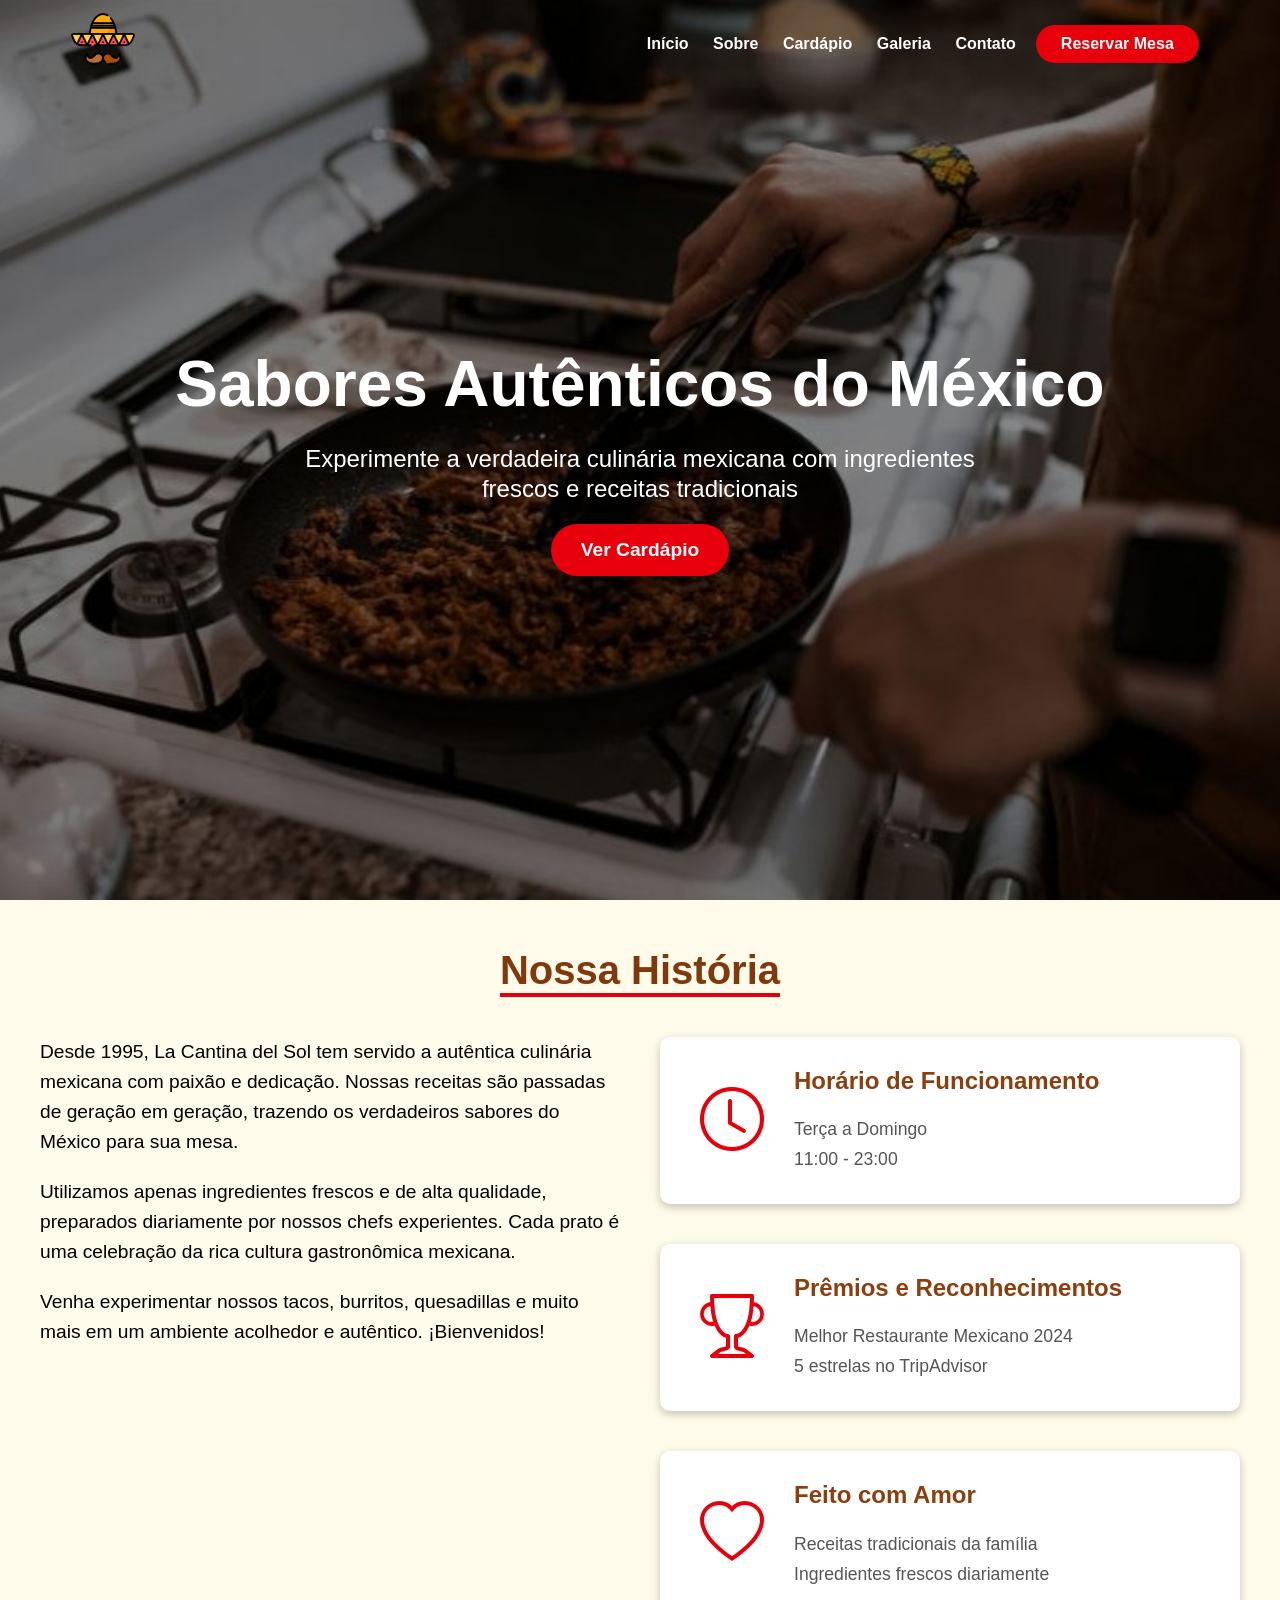
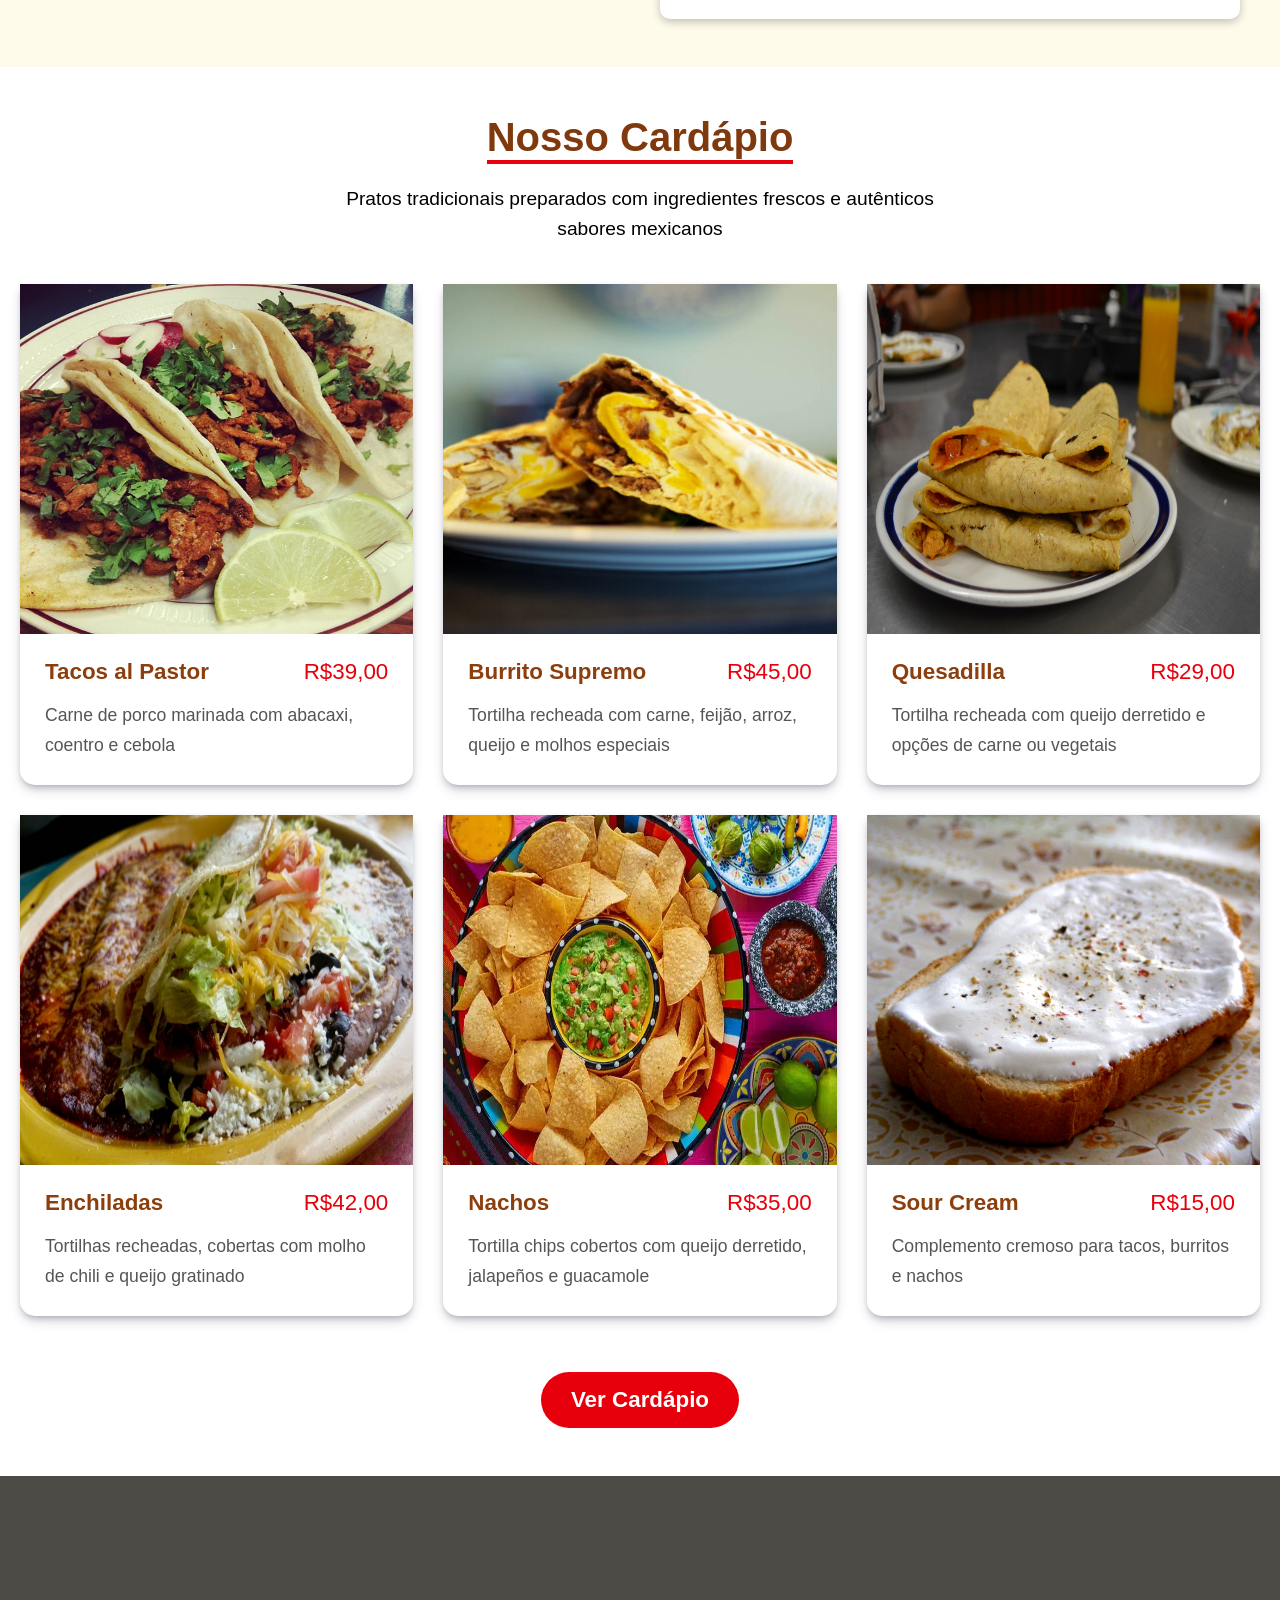
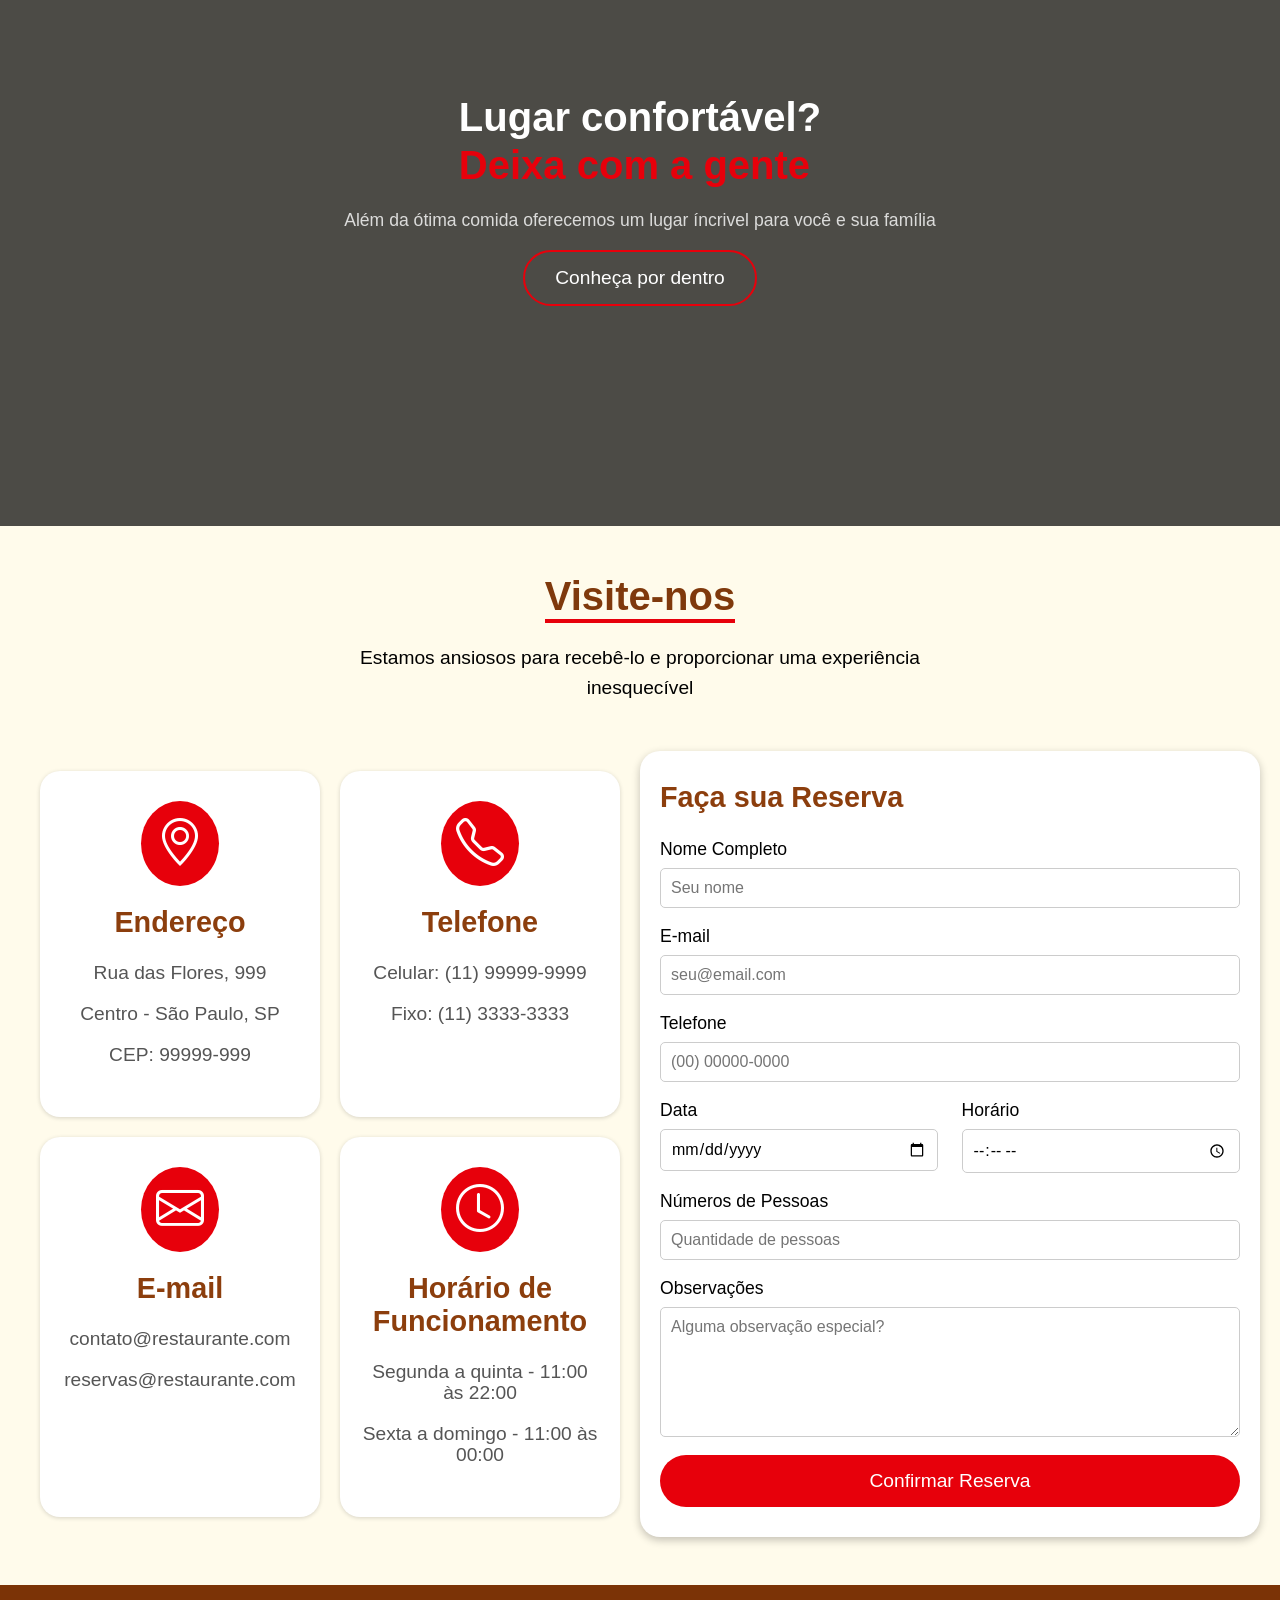
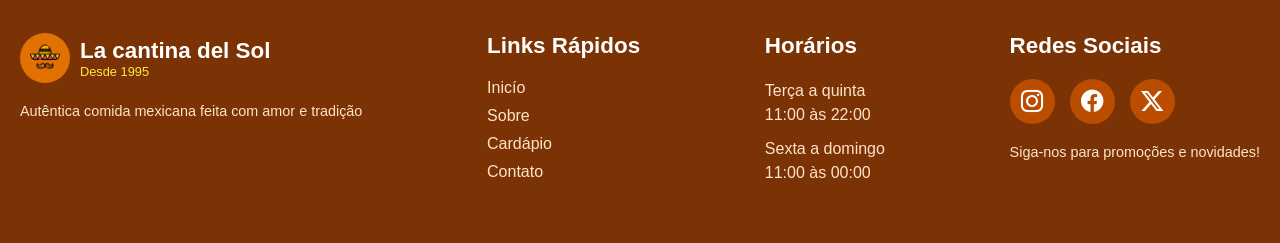
==== commit 5beb7527: "feat: cria footer" ====
--- a/index.html
+++ b/index.html
@@ -344,6 +344,73 @@
             </div>
         </div>
     </section>
+
+    <footer>
+        <div class="interface">
+            <article>
+                <div class="logo-footer-wrapper">
+                    <div class="logo-footer">
+                        <img src="./images/logo.png" alt="logo do restaurante ">
+                    </div>
+                    <div class="txt-logo-footer">
+                        <p class="restaurant-name">La cantina del Sol</p>
+                        <p class="year-founded">Desde 1995</p>
+                    </div>
+                </div>
+
+                <div class="description-footer">
+                    <p>Autêntica comida mexicana feita com amor e tradição</p>
+                </div>
+            </article>
+
+            <article>
+                <div class="title-footer">
+                    <p>Links Rápidos</p>
+                </div>
+                <div class="links-footer">
+                    <ul>
+                        <li><a href="#">Inicío</a></li>
+                        <li><a href="#">Sobre</a></li>
+                        <li><a href="#">Cardápio</a></li>
+                        <li><a href="#">Contato</a></li>
+                    </ul>
+                </div>
+            </article>
+
+            <article>
+                <div class="title-footer">
+                    <p>Horários</p>
+                </div>
+                <div class="time-footer">
+                    <p>Terça a quinta <span>11:00 às 22:00</span></p>
+                    <p>Sexta a domingo <span>11:00 às 00:00</span></p>
+                </div>
+            </article>
+
+            <article>
+                <div class="title-footer">
+                    <p>Redes Sociais</p>
+                </div>
+
+                <div class="social-footer">
+                    <div class="icon-social-footer">
+                        <i class="bi bi-instagram"></i>
+                    </div>
+                    <div class="icon-social-footer">
+                        <i class="bi bi-facebook"></i>
+                    </div>
+                    <div class="icon-social-footer">
+                        <i class="bi bi-twitter-x"></i>
+                    </div>
+                </div>
+
+
+                <div class="txt-social-footer">
+                    <p>Siga-nos para promoções e novidades!</p>
+                </div>
+            </article>
+        </div>
+    </footer>
 </body>
 
 </html>
--- a/styles/style.css
+++ b/styles/style.css
@@ -527,4 +527,129 @@
 
 .form-reservation form button:hover {
     background-color: #c5000a;
+}
+
+/* Footer */
+footer{
+    background-color: #7b3306;
+}
+
+footer .interface {
+    padding: 3rem 0;
+    display: flex;
+    justify-content: space-between;
+    flex-wrap: wrap;
+}
+
+footer article .logo-footer-wrapper{
+    display: flex;
+    align-items: center;
+    margin-bottom: 1.2rem;
+}
+
+article .logo-footer-wrapper .logo-footer{
+    width: 50px;
+    height: 50px;
+    background-color: #e17100;
+    border-radius: 50%;
+    display: flex;
+    justify-content: center;
+    align-items: center;
+}
+
+.logo-footer-wrapper .logo-footer img{
+    width: 30px;
+}
+
+article .logo-footer-wrapper .txt-logo-footer{
+    margin-left: 10px;
+}
+
+.txt-logo-footer .restaurant-name{
+    color: #fff;
+    font-size: 1.4em;
+    font-weight: bold;
+}
+
+.txt-logo-footer .year-founded{
+    color: #ffe83b;
+    font-size: 0.8em;
+}
+
+article .description-footer{
+    color: #ffe3c8;
+    font-size: 0.9em;
+}
+
+article .title-footer p{
+    color: #fff;
+    font-size: 1.4em;
+    font-weight: bold;
+}
+
+article .links-footer ul{
+    list-style: none;
+    margin-top: 20px;
+}
+
+article .links-footer ul li{
+    margin-bottom: 10px;
+}
+
+.links-footer ul li a{
+    text-decoration: none;
+    color: #ffe3c8;
+    font-size: 1em;
+    transition: .3s;
+}
+
+.links-footer ul li a:hover{
+    color: #fff;
+}
+
+.time-footer{
+    margin-top: 20px;
+}
+
+.time-footer p{
+    color: #ffe3c8;
+    font-size: 1em;
+    margin-bottom: 10px;
+    line-height: 1.5em;
+}
+
+.time-footer p span{
+    display: block;
+}
+
+.social-footer{
+    margin-top: 20px;
+    display: flex;
+    gap: 15px;
+}
+
+.social-footer .icon-social-footer{
+    display: flex;
+    align-items: center;
+    justify-content: center;
+    width: 45px;
+    height: 45px;
+    background-color: #bb4d00;
+    border-radius: 50%;
+    transition: .3s;
+}
+
+.social-footer .icon-social-footer:hover{
+    background-color: #e15e00;
+}
+
+.social-footer .icon-social-footer i{
+    color: #ffffff;
+    font-size: 1.4em;
+}
+
+.txt-social-footer{
+    color: #ffe3c8;
+    font-size: 0.9em;
+    margin-top: 20px;
 }
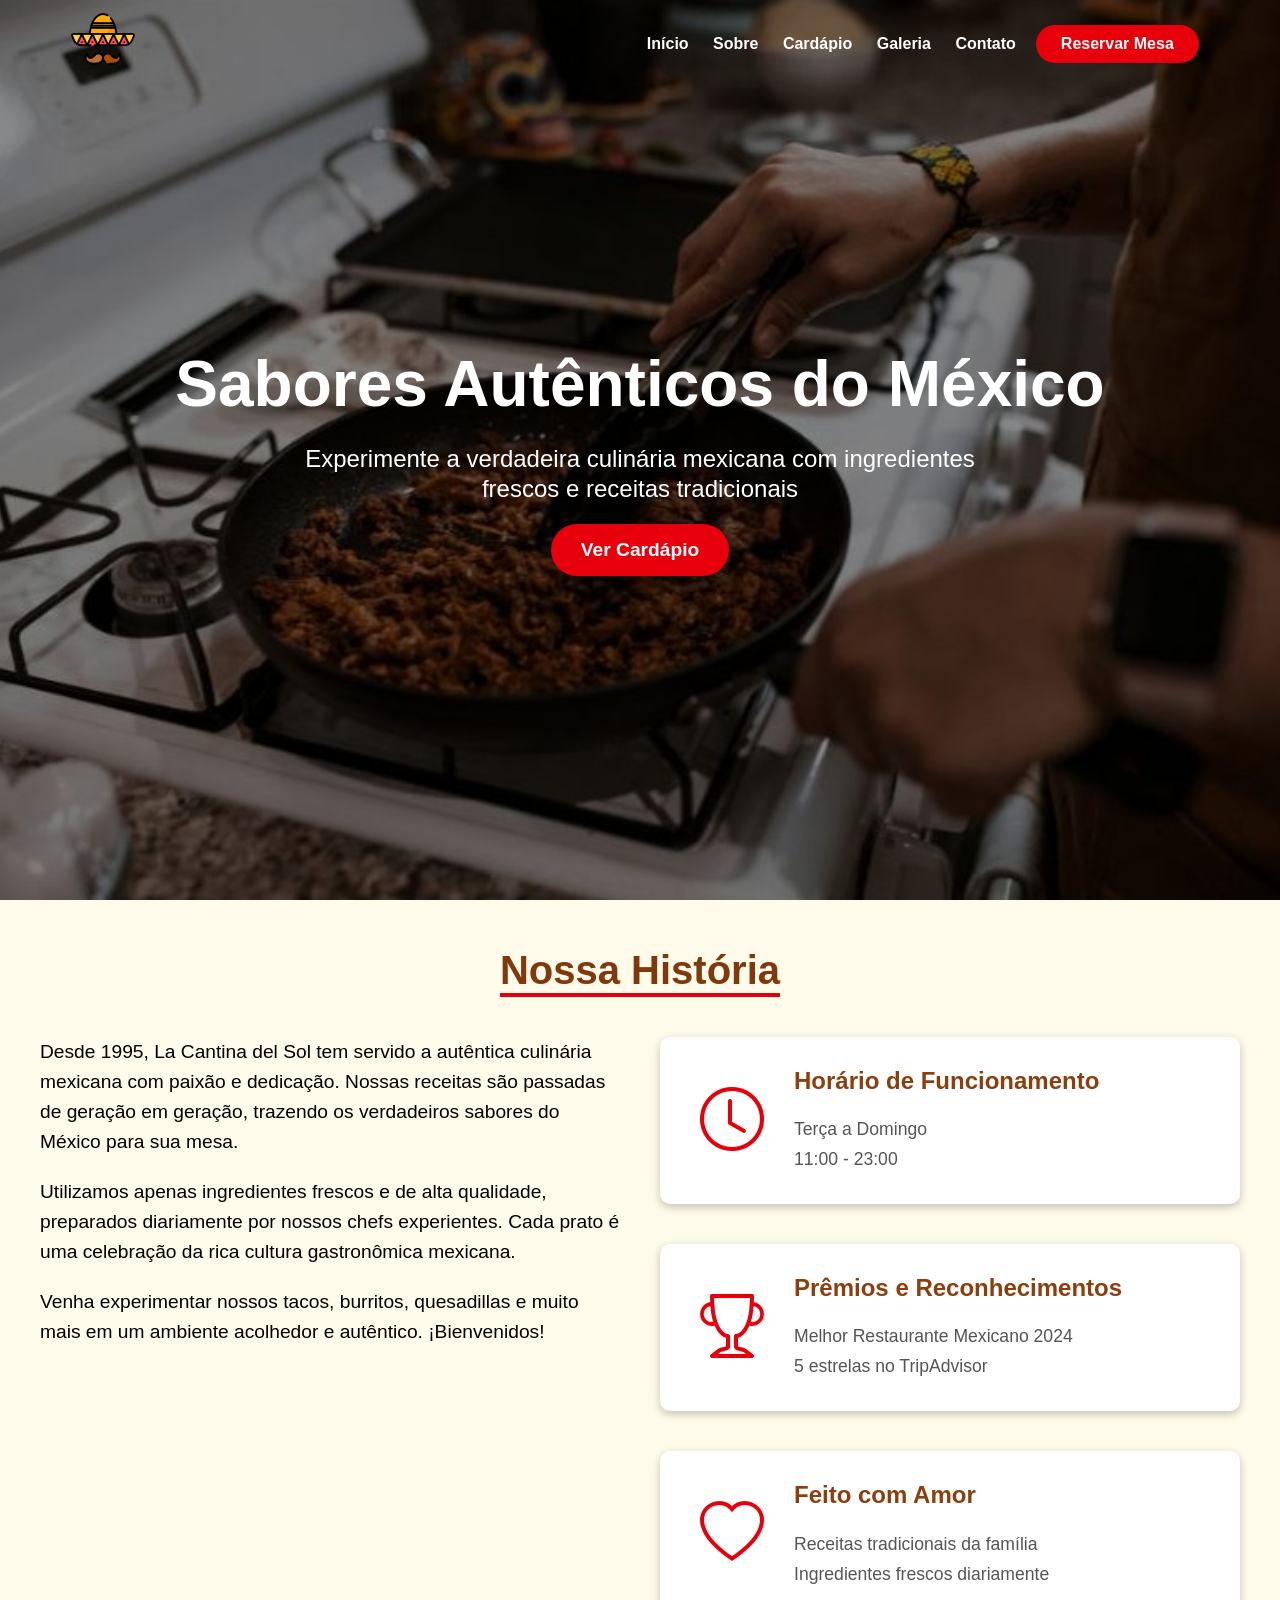
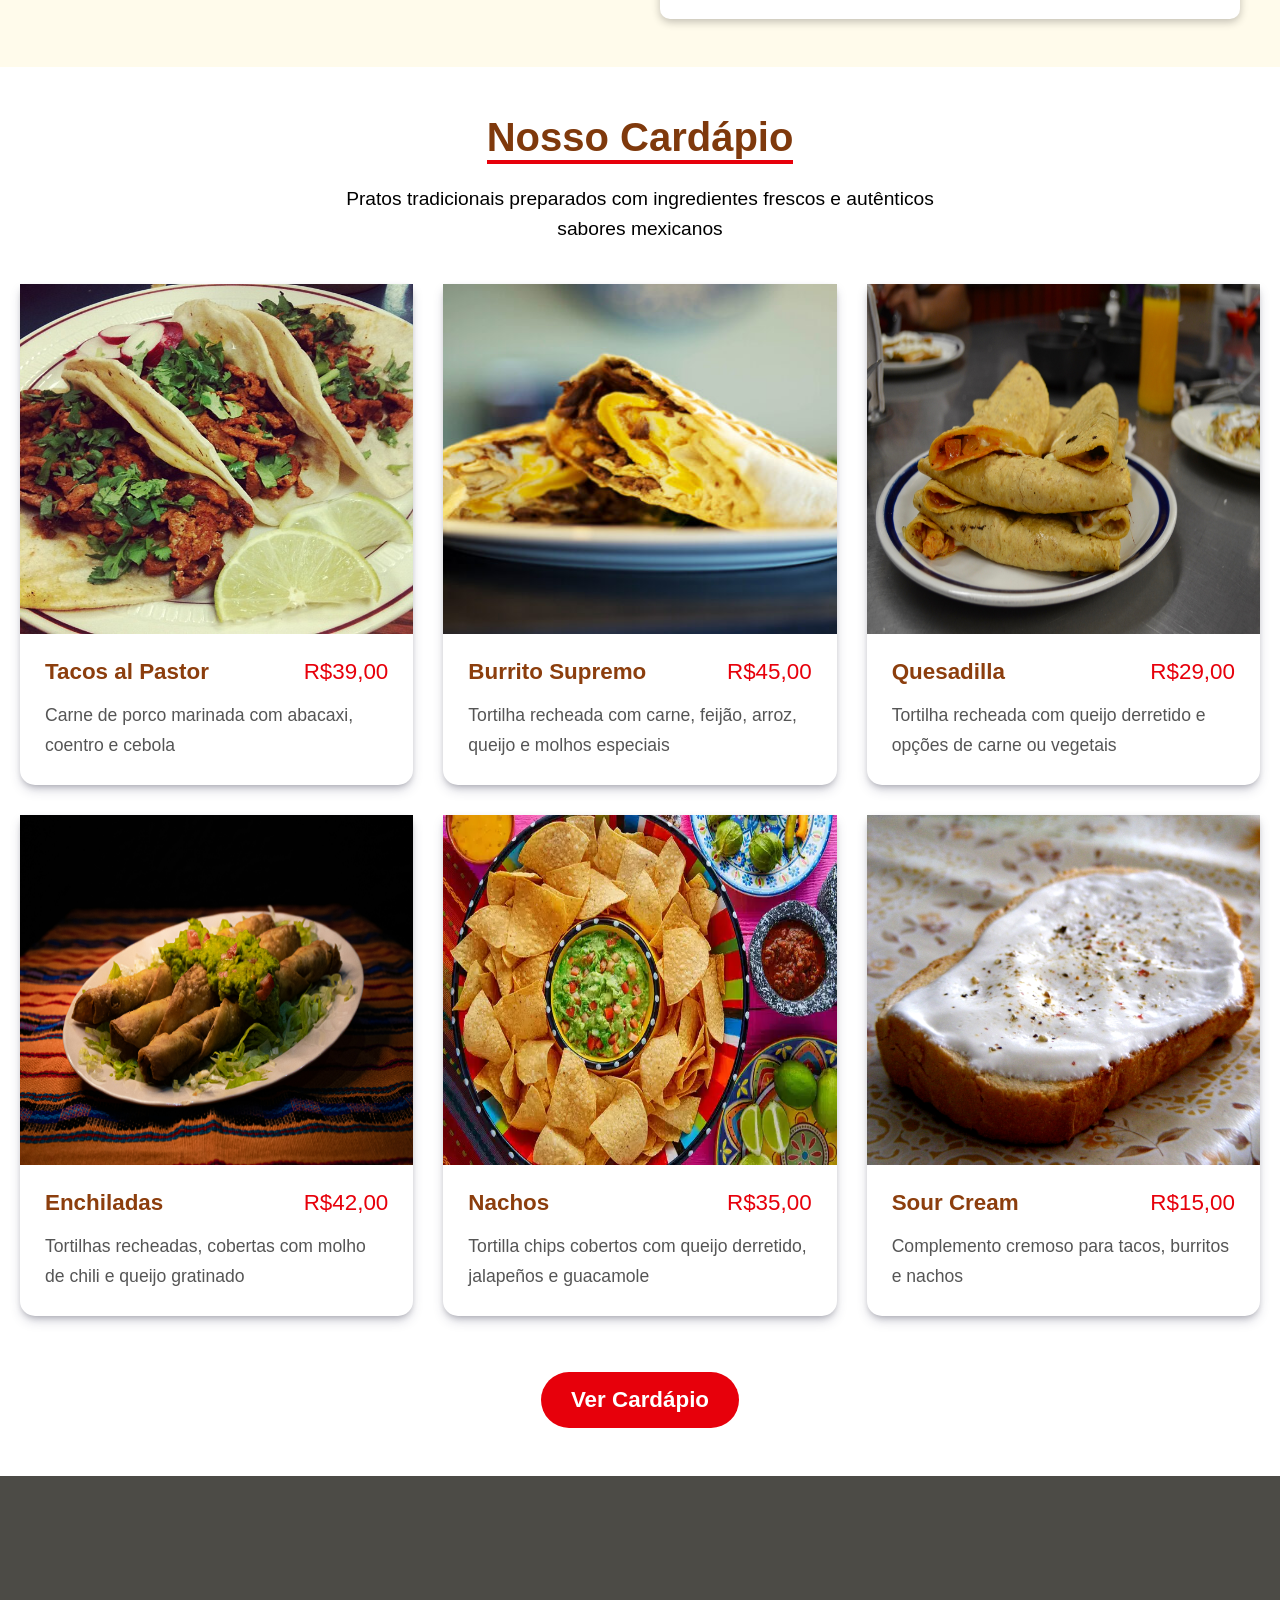
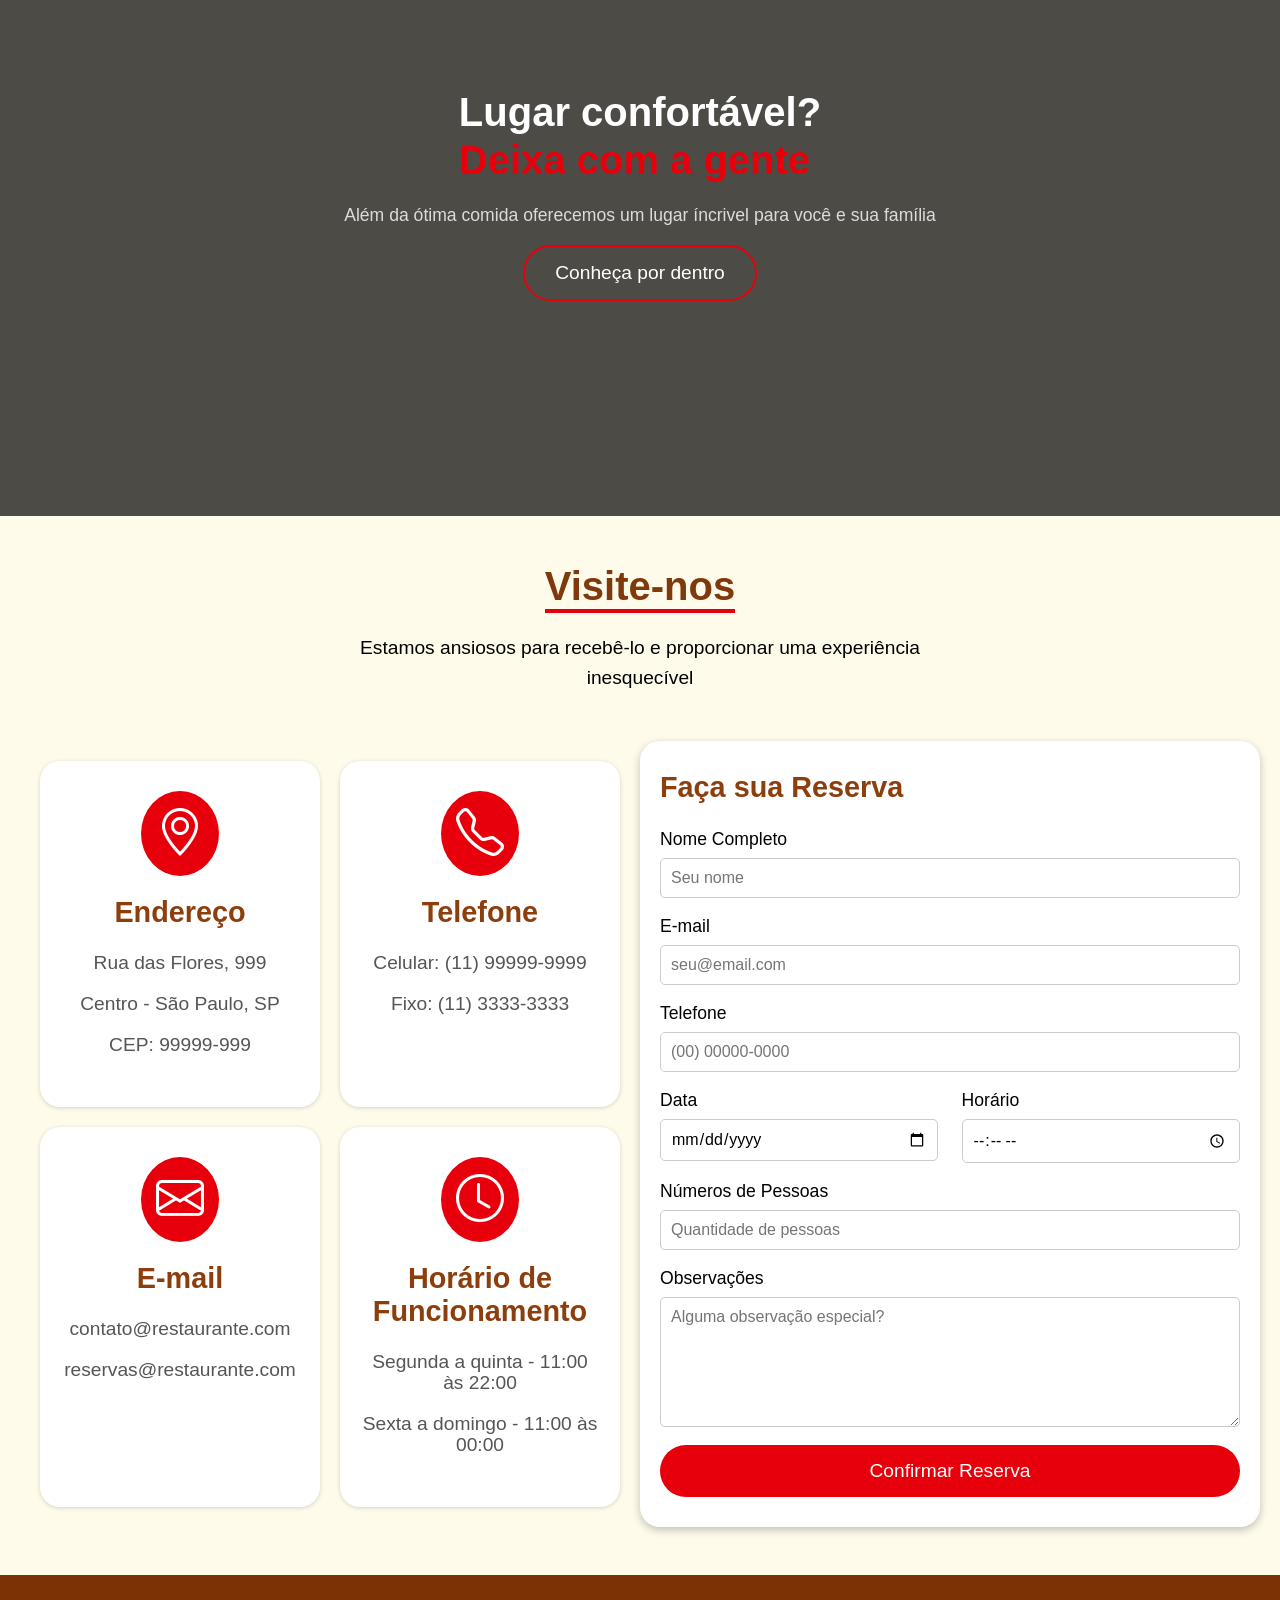
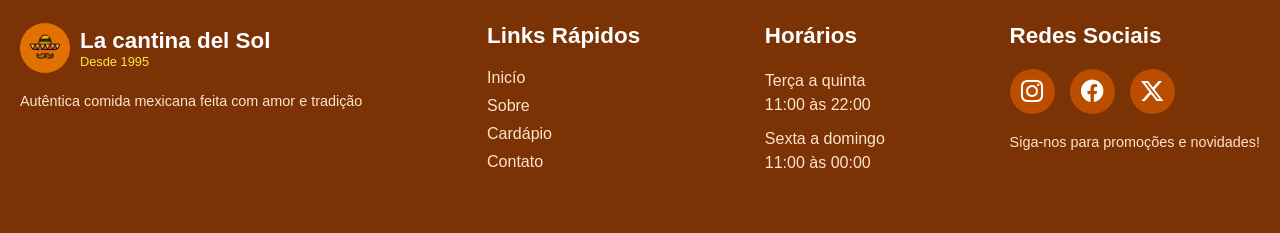
==== commit 75a6f22d: "feat: adiciona página de cardápio, organiza pasta de imagens e adiciona favicon" ====
--- a/index.html
+++ b/index.html
@@ -4,7 +4,8 @@
 <head>
     <meta charset="UTF-8">
     <meta name="viewport" content="width=device-width, initial-scale=1.0">
-    <title>Document</title>
+    <title>La Cantina del Sol</title>
+    <link rel="icon" href="./images/about/small_icon.png">
 
     <link rel="stylesheet" href="https://cdn.jsdelivr.net/npm/bootstrap-icons@1.13.1/font/bootstrap-icons.min.css">
     <link rel="stylesheet" href="./styles/style.css">
@@ -16,22 +17,22 @@
     <header id="header">
         <div class="interface">
             <section class="logo">
-                <img src="./images/logo.png" alt="">
+                <img src="./images/about/logo.png" alt="logo">
             </section>
 
             <section class="menu-desktop">
                 <nav>
                     <ul>
                         <li><a href="#">Início</a></li>
-                        <li><a href="#">Sobre</a></li>
-                        <li><a href="#">Cardápio</a></li>
-                        <li><a href="#">Galeria</a></li>
-                        <li><a href="#">Contato</a></li>
+                        <li><a href="#about">Sobre</a></li>
+                        <li><a href="./menu.html">Cardápio</a></li>
+                        <li><a href="#restaurant">Galeria</a></li>
+                        <li><a href="#reservation">Contato</a></li>
                     </ul>
                 </nav>
 
                 <div class="reservation-btn">
-                    <a href="#">
+                    <a href="#reservation">
                         <button>Reservar Mesa</button>
                     </a>
                 </div>
@@ -55,7 +56,7 @@
         </div>
     </section>
 
-    <section class="about">
+    <section class="about" id="about">
         <div class="interface">
             <div class="title-about">
                 <h2>
@@ -133,7 +134,7 @@
             <div class="food-container">
                 <article class="food-card">
                     <div class="img-food">
-                        <img src="./images/tacos_al_pastor.jpg" alt="Tacos al Pastor">
+                        <img src="./images/food/tacos_al_pastor.jpg" alt="Tacos al Pastor">
                     </div>
 
                     <div class="txt-food">
@@ -150,7 +151,7 @@
 
                 <article class="food-card">
                     <div class="img-food">
-                        <img src="./images/burrito_supremo.jpg" alt="Burrito Supremo">
+                        <img src="./images/food/burrito_supremo.jpg" alt="Burrito Supremo">
                     </div>
 
                     <div class="txt-food">
@@ -167,7 +168,7 @@
 
                 <article class="food-card">
                     <div class="img-food">
-                        <img src="./images/quesadilla.jpg" alt="Quesadilla">
+                        <img src="./images/food/quesadilla.jpg" alt="Quesadilla">
                     </div>
 
                     <div class="txt-food">
@@ -184,7 +185,7 @@
 
                 <article class="food-card">
                     <div class="img-food">
-                        <img src="./images/enchilada.jpg" alt="Enchiladas">
+                        <img src="./images/food/enchilada.jpg" alt="Enchiladas">
                     </div>
 
                     <div class="txt-food">
@@ -200,7 +201,7 @@
                 </article>
                 <article class="food-card">
                     <div class="img-food">
-                        <img src="./images/nachos.webp" alt="nachos">
+                        <img src="./images/food/nachos.webp" alt="nachos">
                     </div>
 
                     <div class="txt-food">
@@ -215,7 +216,7 @@
                 </article>
                 <article class="food-card">
                     <div class="img-food">
-                        <img src="./images/sour_cream.jpg" alt="creme azedo">
+                        <img src="./images/food/sour_cream.jpg" alt="creme azedo">
                     </div>
 
                     <div class="txt-food">
@@ -231,14 +232,14 @@
             </div>
 
             <div class="menu-wrapper">
-                <a href="#">
+                <a href="./menu.html">
                     <button class="teste">Ver Cardápio</button>
                 </a>
             </div>
         </div>
     </section>
 
-    <section class="restaurant">
+    <section class="restaurant" id="restaurant">
         <div class="interface">
             <h2>Lugar confortável? <span>Deixa com a gente</span></h2>
             <p>Além da ótima comida oferecemos um lugar íncrivel para você e sua família</p>
@@ -250,7 +251,7 @@
         <div class="overlay"></div>
     </section>
 
-    <section class="reservation">
+    <section class="reservation" id="reservation">
         <div class="interface">
             <div class="title-visit">
                 <h2>Visite-nos</h2>
@@ -350,7 +351,7 @@
             <article>
                 <div class="logo-footer-wrapper">
                     <div class="logo-footer">
-                        <img src="./images/logo.png" alt="logo do restaurante ">
+                        <img src="./images/about/logo.png" alt="logo do restaurante ">
                     </div>
                     <div class="txt-logo-footer">
                         <p class="restaurant-name">La cantina del Sol</p>
--- a/styles/style.css
+++ b/styles/style.css
@@ -7,6 +7,10 @@
 
 body {
     background-color: #fffbeb;
+}
+
+html {
+    scroll-behavior: smooth;
 }
 
 .interface {
@@ -124,7 +128,7 @@
 /* Estilo seção hero */
 .hero {
     height: 100vh;
-    background-image: url(../images/hero.jpg);
+    background-image: url(../images/about/hero.jpg);
     background-repeat: no-repeat;
     background-size: cover;
     background-position: center;
@@ -177,6 +181,10 @@
 }
 
 /* Estilo seção about */
+.about{
+    scroll-margin-top: 80px;
+}
+
 .about .interface {
     padding: 3rem 0;
 }
@@ -340,15 +348,16 @@
 
 /* Estilo da seção restaurante */
 .restaurant {
-    height: 650px;
-
-    background-image: url(../images/restaurante.jpg);
+    height: 640px;
+
+    background-image: url(../images/about/restaurante.jpg);
     background-position: center;
     background-size: cover;
     background-repeat: no-repeat;
     background-attachment: fixed;
 
     position: relative;
+    scroll-margin-top: 88px;
 }
 
 .restaurant .interface {
@@ -406,6 +415,10 @@
 }
 
 /* Estilo da seção de reservar mesa */
+.reservation{
+    scroll-margin-top: 80px;
+}
+
 .reservation .interface {
     padding: 3rem 0;
 }
